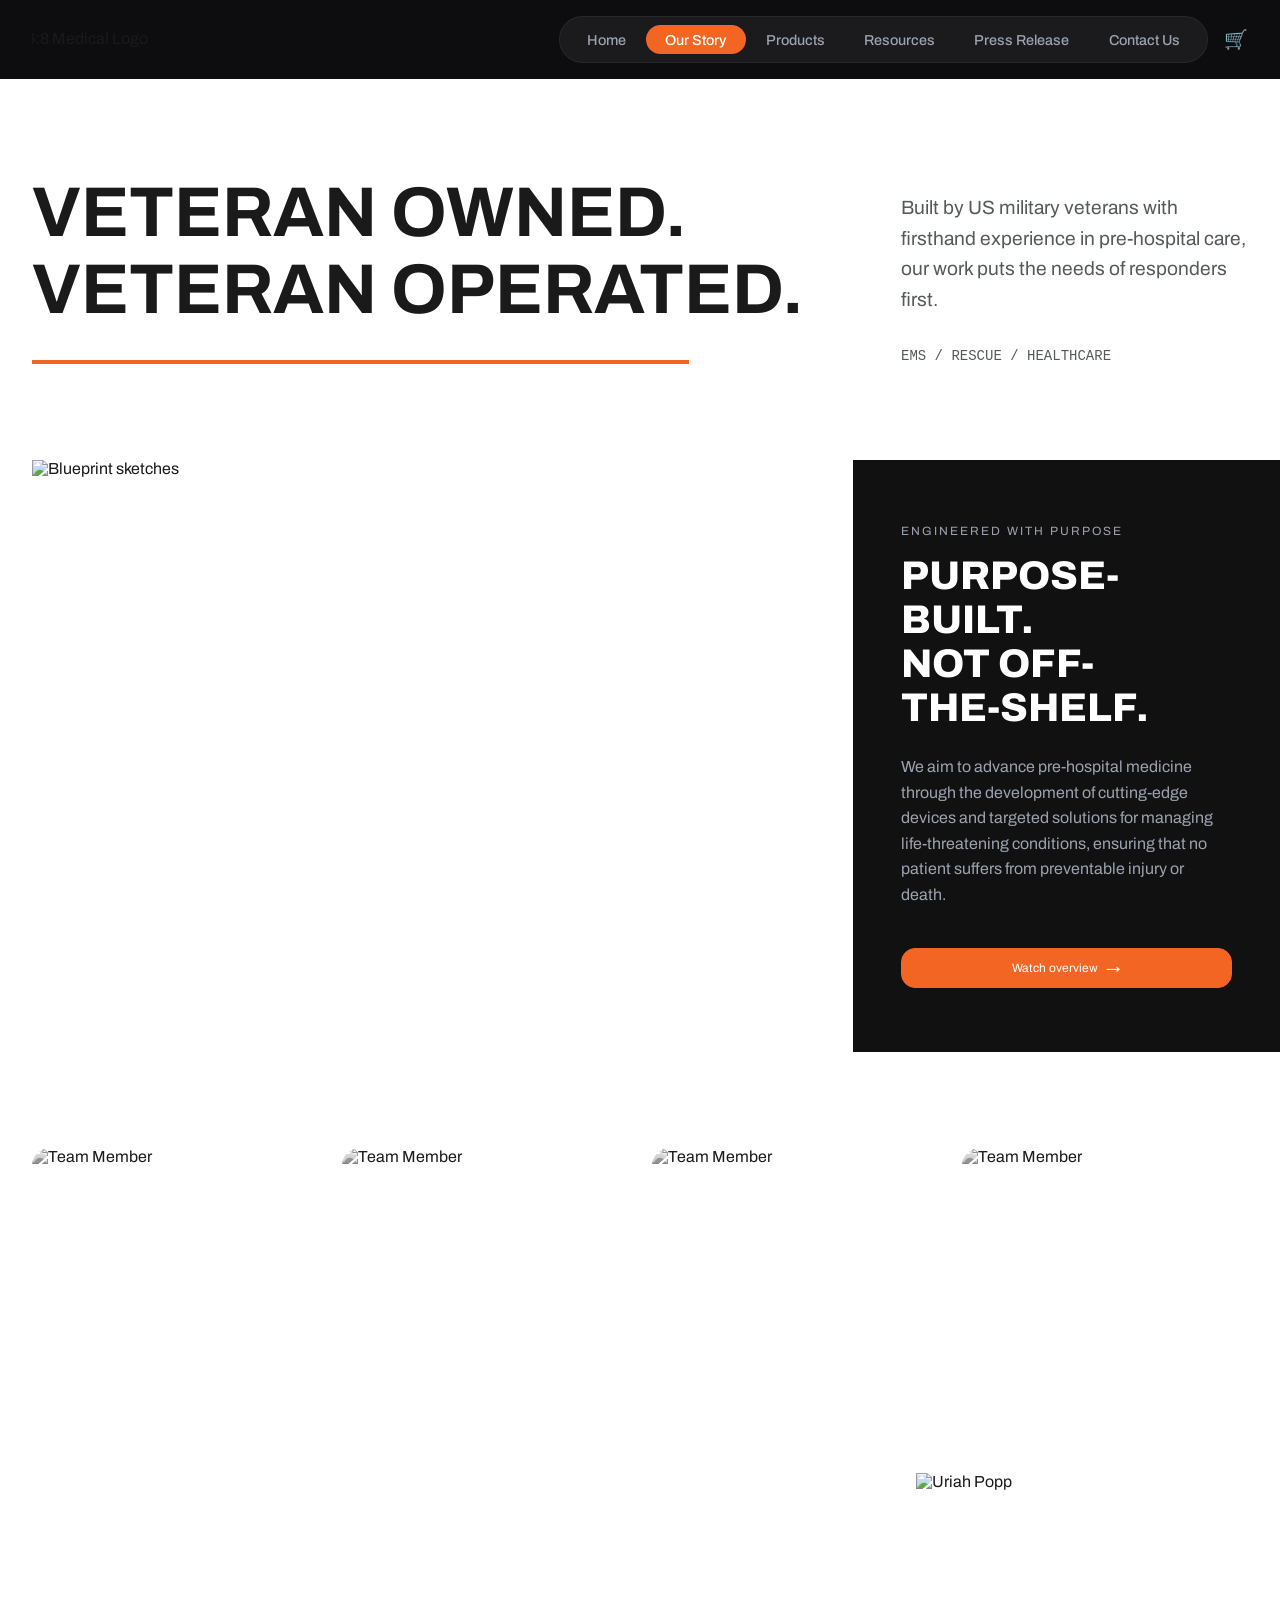
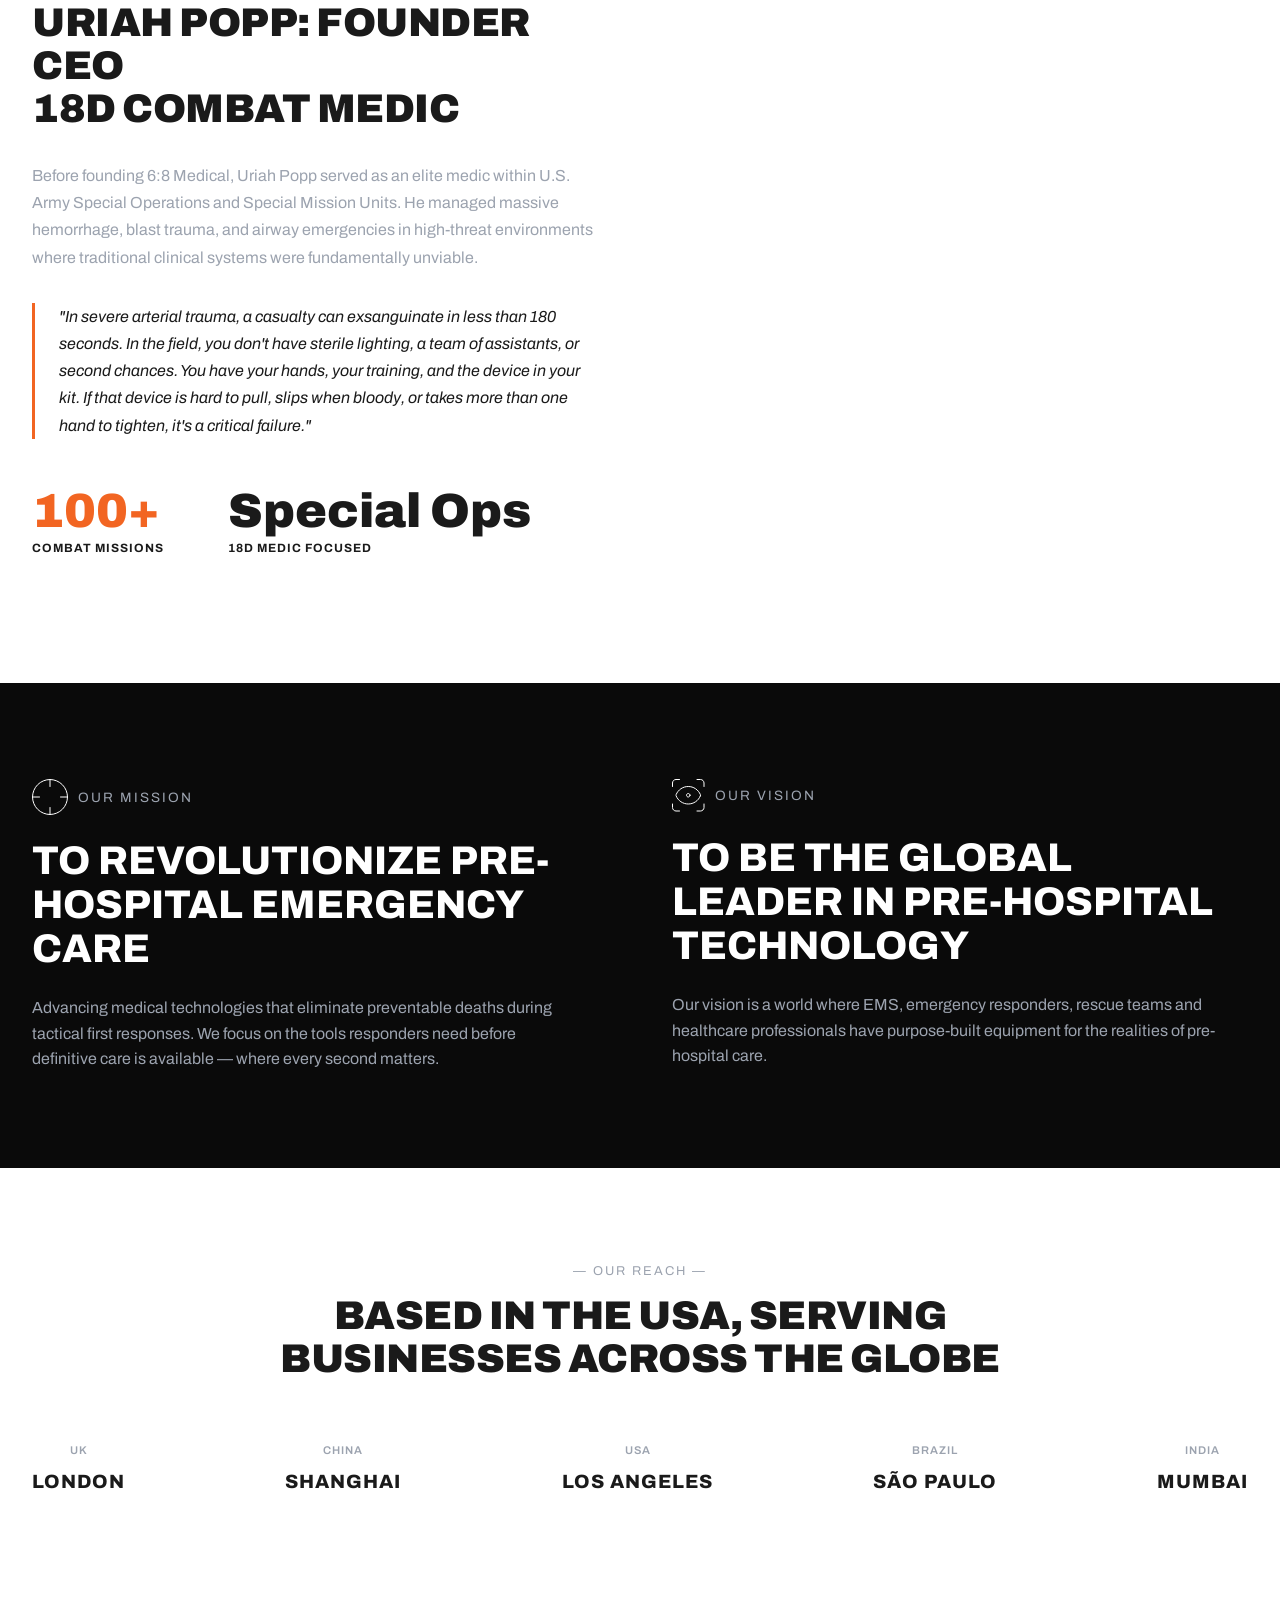
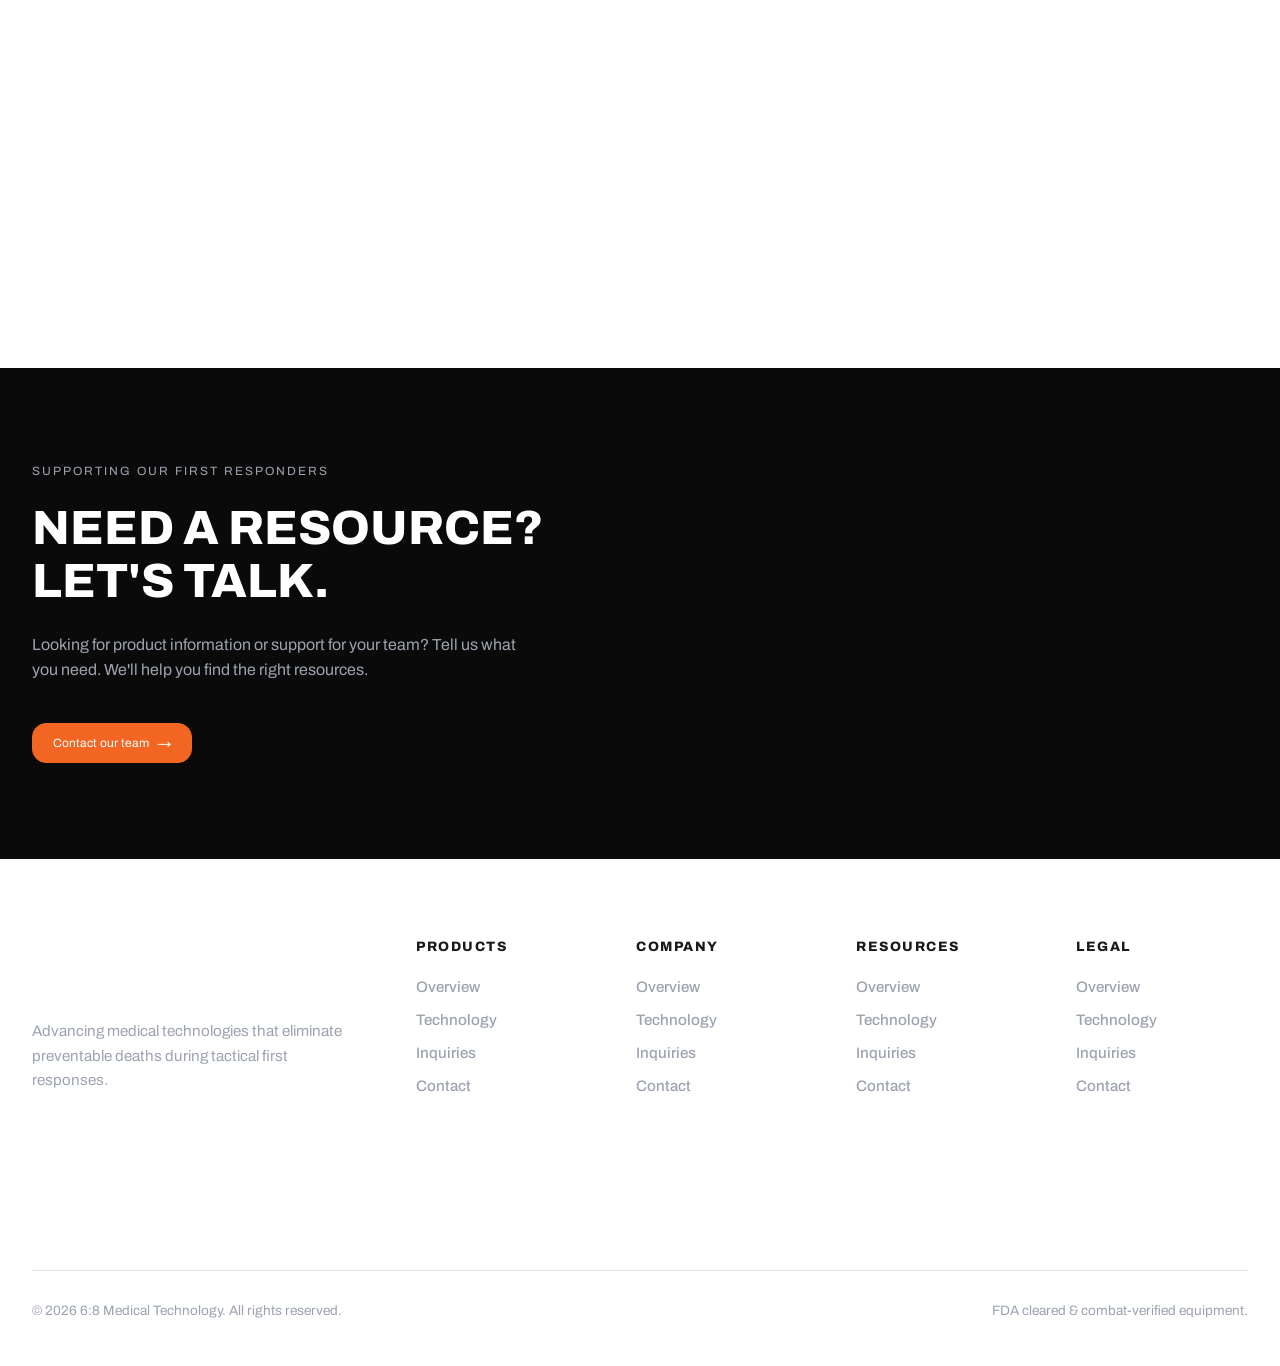
==== about-us.html @ 418a2db8 "separate global styles and scripts;  added about us page" ====
<!DOCTYPE html>
<html lang="en">

<head>
  <meta charset="UTF-8">
  <meta name="viewport" content="width=device-width, initial-scale=1.0">
  <!-- Add Archivo Font -->
  <link rel="preconnect" href="https://fonts.googleapis.com">
  <link rel="preconnect" href="https://fonts.gstatic.com" crossorigin>
  <link href="https://fonts.googleapis.com/css2?family=Archivo:wght@400;500;600;800;900&display=swap" rel="stylesheet">
  <link rel="stylesheet" href="global.css">
  <link rel="stylesheet" href="about-us.css">
  <script src="https://unpkg.com/globe.gl"></script>

  <title>Medical Tech Hero Section</title>
</head>

<body>

  <!-- Navigation -->
  <nav class="navbar">
    <div class="container navbar-container">
      <div class="six8-logo">
        <img
          src="https://res.cloudinary.com/dh7iwoafo/image/upload/v1791162763/c7ddab5935fca52f70c8b4977b5ad6b618267737_uf7tti.png"
          alt="6:8 Medical Logo">
      </div>
      <ul class="nav-links">
        <li><a href="/">Home</a></li>
        <li><a href="/about-us.html" class="active">Our Story</a></li>
        <li><a href="#">Products</a></li>
        <li><a href="#">Resources</a></li>
        <li><a href="#">Press Release</a></li>
        <li><a href="#">Contact Us</a></li>
      </ul>
      <div class="nav-actions">
        <div class="cart-icon">🛒</div>
      </div>
    </div>
  </nav>


<main class="about-page">

    <!-- 1. Intro Section -->
    <section class="section section-light about-intro">
      <div class="intro-left six8-animate six8-fade-right">
        <h1 class="six8-text-xl">
          VETERAN OWNED.<br>
          VETERAN OPERATED.
        </h1>
        <div class="about-orange-line"></div>
      </div>
      <div class="intro-right six8-animate six8-fade-left">
        <p class="section-subtitle">
          Built by US military veterans with firsthand experience
          in pre-hospital care, our work puts the needs of responders first.
        </p>
        <p class="font-giest-mono text-muted">
          EMS / RESCUE / HEALTHCARE
        </p>
      </div>
    </section>

    <!-- 2. Blueprints & Purpose Built -->
    <section class="section section-light blueprint-section">
      <div class="blueprint-images six8-animate six8-fade-right">
        <img
          src="https://res.cloudinary.com/dh7iwoafo/image/upload/w_950,h_600,c_fill/v1791722212/47e8ebb0398fe203cdd04d74e6228f250ef753fe_zxv8eq.avif"
          alt="Blueprint sketches">
      </div>
      <div class="blueprint-card six8-animate six8-fade-left">
        <span class="eyebrow">ENGINEERED WITH PURPOSE</span>
        <h2>PURPOSE-BUILT.<br>NOT OFF-<br>THE-SHELF.</h2>
        <p>We aim to advance pre-hospital medicine through the development of cutting-edge devices and targeted
          solutions for managing life-threatening conditions, ensuring that no patient suffers from preventable injury
          or death.</p>
        <a href="#" class="btn btn-primary has-right-arrow-after">Watch overview</a>
      </div>
    </section>

    <!-- 3. Team Grid -->
    <section class="section section-light team-section">
      <div class="container-full team-grid">
        <img
          class="six8-animate six8-fade-up"
          src="https://res.cloudinary.com/dh7iwoafo/image/upload/v1791721439/4ed335e1878e4f6469500ff455989b86c22851a6_mxrzpp.avif"
          alt="Team Member">
        <img
          class="six8-animate six8-fade-up six8-delay-100"
          src="https://res.cloudinary.com/dh7iwoafo/image/upload/v1791721440/87fce26cd080c7132f7df6273d67eafc74f34f99_absoco.avif"
          alt="Team Member">
        <img
          class="six8-animate six8-fade-up six8-delay-200"
          src="https://res.cloudinary.com/dh7iwoafo/image/upload/v1791721440/1018770a4367647c3a777b38f5cea990da81a811_z7qoeo.avif"
          alt="Team Member">
        <img
          class="six8-animate six8-fade-up six8-delay-300"
          src="https://res.cloudinary.com/dh7iwoafo/image/upload/v1791721440/45e0e0314c9d540d216ce2a56c44b6e0521acf9c_yuiaut.avif"
          alt="Team Member">
      </div>
    </section>

    <!-- 4. Founder Section -->
    <section class="section section-light about-founder">
      <div class="container founder-grid">
        <div class="founder-content six8-animate six8-fade-right">
          <h2 class="section-title">
            URIAH POPP: FOUNDER CEO<br>
            18D COMBAT MEDIC
          </h2>
          <p>
            Before founding 6:8 Medical, Uriah Popp served as an elite medic within U.S. Army Special Operations and
            Special Mission Units. He managed massive hemorrhage, blast trauma, and airway emergencies in high-threat
            environments where traditional clinical systems were fundamentally unviable.
          </p>
          <p class="quote">
            "In severe arterial trauma, a casualty can exsanguinate in less than 180 seconds. In the field, you don't
            have sterile lighting, a team of assistants, or second chances. You have your hands, your training, and the
            device in your kit. If that device is hard to pull, slips when bloody, or takes more than one hand to
            tighten, it's a critical failure."
          </p>
          <div class="founder-stats">
            <div class="stat">
              <h3 class="text-primary">100+</h3>
              <span>COMBAT MISSIONS</span>
            </div>
            <div class="stat">
              <h3>Special Ops</h3>
              <span>18D MEDIC FOCUSED</span>
            </div>
          </div>
        </div>
        <div class="founder-image six8-animate six8-fade-left">
          <img
            src="https://res.cloudinary.com/dh7iwoafo/image/upload/q_auto,f_auto,w_1200/v1791720731/uriah_1_rlg1lt.avif"
            alt="Uriah Popp">
        </div>
      </div>
    </section>

    <!-- 5. Mission & Vision -->
    <section class="section section-dark mission-vision-section">
      <div class="container mission-vision-grid">
        <div class="mv-block six8-animate six8-fade-up">
          <div class="mv-header">
            <svg class="icon" width="36" height="36" viewBox="0 0 36 36" fill="none" xmlns="http://www.w3.org/2000/svg">
              <path d="M35.5028 18.0014C35.5028 27.6672 27.6672 35.5028 18.0014 35.5028M35.5028 18.0014C35.5028 8.33564 27.6672 0.5 18.0014 0.5M35.5028 18.0014H28.5022M18.0014 35.5028C8.33564 35.5028 0.5 27.6672 0.5 18.0014M18.0014 35.5028V28.5022M18.0014 0.5C8.33564 0.5 0.5 8.33564 0.5 18.0014M18.0014 0.5V7.50056M0.5 18.0014H7.50056" stroke="white" stroke-linecap="round" />
            </svg>
            <span>OUR MISSION</span>
          </div>
          <h2>TO REVOLUTIONIZE PRE-HOSPITAL EMERGENCY CARE</h2>
          <p>Advancing medical technologies that eliminate preventable deaths during tactical first responses. We focus
            on the tools responders need before definitive care is available — where every second matters.</p>
        </div>
        <div class="mv-block six8-animate six8-fade-up six8-delay-100">
          <div class="mv-header">
            <svg class="icon" width="33" height="33" viewBox="0 0 33 33" fill="none" xmlns="http://www.w3.org/2000/svg">
              <path d="M0.5 7.5V4C0.5 3.07174 0.868749 2.1815 1.52513 1.52513C2.1815 0.868749 3.07174 0.5 4 0.5H7.5M25 0.5H28.5C29.4283 0.5 30.3185 0.868749 30.9749 1.52513C31.6313 2.1815 32 3.07174 32 4V7.5M32 25V28.5C32 29.4283 31.6313 30.3185 30.9749 30.9749C30.3185 31.6313 29.4283 32 28.5 32H25M7.5 32H4C3.07174 32 2.1815 31.6313 1.52513 30.9749C0.868749 30.3185 0.5 29.4283 0.5 28.5V25M18 16.25C18 17.2165 17.2165 18 16.25 18C15.2835 18 14.5 17.2165 14.5 16.25C14.5 15.2835 15.2835 14.5 16.25 14.5C17.2165 14.5 18 15.2835 18 16.25ZM28.402 16.8275C28.5327 16.4536 28.5327 16.0465 28.402 15.6726C27.4168 13.2583 25.7347 11.1922 23.5704 9.73789C21.4061 8.28354 18.8576 7.50684 16.25 7.50684C13.6425 7.50684 11.094 8.28354 8.92969 9.73789C6.76537 11.1922 5.0833 13.2583 4.09803 15.6726C3.96732 16.0465 3.96732 16.4536 4.09803 16.8275C5.0833 19.2418 6.76537 21.3079 8.92969 22.7622C11.094 24.2166 13.6425 24.9933 16.25 24.9933C18.8576 24.9933 21.4061 24.2166 23.5704 22.7622C25.7347 21.3079 27.4168 19.2418 28.402 16.8275Z" stroke="white" stroke-linecap="round" />
            </svg>
            <span>OUR VISION</span>
          </div>
          <h2>TO BE THE GLOBAL LEADER IN PRE-HOSPITAL TECHNOLOGY</h2>
          <p>Our vision is a world where EMS, emergency responders, rescue teams and healthcare professionals have
            purpose-built equipment for the realities of pre-hospital care.</p>
        </div>
      </div>
    </section>

    <!-- 6. Global Reach & Globe -->
    <section class="section section-light reach-section">
      <div class="container">
        <span class="eyebrow text-center six8-animate six8-fade-up">— OUR REACH —</span>
        <h2 class="section-title text-center six8-animate six8-fade-up six8-delay-100">Based in the USA, Serving<br>Businesses Across the Globe</h2>

        <div class="locations-grid">
          <div class="loc six8-animate six8-fade-up six8-delay-100" data-lat="51.5074" data-lng="-0.1278"><span>UK</span><span>LONDON</span></div>
          <div class="loc six8-animate six8-fade-up six8-delay-200" data-lat="31.2304" data-lng="121.4737"><span>CHINA</span><span>SHANGHAI</span></div>
          <div class="loc six8-animate six8-fade-up six8-delay-300" data-lat="34.0522" data-lng="-118.2437"><span>USA</span><span>LOS ANGELES</span></div>
          <div class="loc six8-animate six8-fade-up six8-delay-400" data-lat="-23.5505" data-lng="-46.6333"><span>BRAZIL</span><span>SÃO PAULO</span></div>
          <div class="loc six8-animate six8-fade-up six8-delay-500" data-lat="19.0760" data-lng="72.8777"><span>INDIA</span><span>MUMBAI</span></div>
        </div>
      </div>

      <!-- Globe Container -->
      <div id="globe-container" class="six8-animate six8-fade-in six8-delay-300"></div>
    </section>

    <!-- 7. Split CTA -->
    <section class="cta-split section-dark">
      <div class="cta-content six8-animate six8-fade-right">
        <span class="eyebrow">SUPPORTING OUR FIRST RESPONDERS</span>
        <h2>NEED A RESOURCE?<br>LET'S TALK.</h2>
        <p>Looking for product information or support for your team? Tell us what you need. We'll help you find the
          right resources.</p>
        <a href="/contact-us/" class="btn btn-primary has-right-arrow-after" style="width: fit-content;">Contact our
          team</a>
      </div>
      <div class="cta-image six8-animate six8-fade-left">
      </div>
    </section>

  </main>


  <footer class="site-footer bg-light">
    <div class="container">

      <div class="footer-top">
        <!-- Brand / Logo Section -->
        <div class="footer-brand">
          <!-- Make sure to point this to the specific logo version used in the image -->
          <div class="six8-logo dark">
            <img
              src="https://res.cloudinary.com/dh7iwoafo/image/upload/v1791162763/c7ddab5935fca52f70c8b4977b5ad6b618267737_uf7tti.png"
              alt="6:8 Medical Logo">
          </div>
          <p>Advancing medical technologies that eliminate preventable deaths during tactical first responses.</p>
        </div>

        <!-- Links Grid -->
        <div class="footer-links-grid">

          <!-- Column 1 -->
          <div class="footer-link-col">
            <h4>PRODUCTS</h4>
            <ul>
              <li><a href="#">Overview</a></li>
              <li><a href="#">Technology</a></li>
              <li><a href="#">Inquiries</a></li>
              <li><a href="#">Contact</a></li>
            </ul>
          </div>

          <!-- Column 2 -->
          <div class="footer-link-col">
            <h4>COMPANY</h4>
            <ul>
              <li><a href="#">Overview</a></li>
              <li><a href="#">Technology</a></li>
              <li><a href="#">Inquiries</a></li>
              <li><a href="#">Contact</a></li>
            </ul>
          </div>

          <!-- Column 3 -->
          <div class="footer-link-col">
            <h4>RESOURCES</h4>
            <ul>
              <li><a href="#">Overview</a></li>
              <li><a href="#">Technology</a></li>
              <li><a href="#">Inquiries</a></li>
              <li><a href="#">Contact</a></li>
            </ul>
          </div>

          <!-- Column 4 -->
          <div class="footer-link-col">
            <h4>LEGAL</h4>
            <ul>
              <li><a href="#">Overview</a></li>
              <li><a href="#">Technology</a></li>
              <li><a href="#">Inquiries</a></li>
              <li><a href="#">Contact</a></li>
            </ul>
          </div>

        </div>
      </div>

      <!-- Footer Bottom (Copyright & Legal) -->
      <div class="footer-bottom">
        <p>&copy; 2026 6:8 Medical Technology. All rights reserved.</p>
        <p>FDA cleared &amp; combat-verified equipment.</p>
      </div>

    </div>
  </footer>

  <script src="global-script.js"></script>
  <script src="about-us-script.js"></script>
</body>
---- global.css ----
:root {
    --primary: #f26522;
    --bg-dark: #0a0a0a;
    --text-main: #ffffff;
    --text-muted: #9CA3AF;
    --border-color: #333333;
    --rounded: 12px;
    --content-width: 1440px;
    --text-neutral: #55595d;

    /* Light Mode Variables */
    --bg-light: #ffffff;
    --bg-light-alt: #f9f9f9;
    /* --text-dark: #1a1a1a; */
    --text-dark: #1a1a1a;
    --border-light: #e0e0e0;
}

* {
    box-sizing: border-box;
    margin: 0;
    padding: 0;
    -webkit-font-smoothing: antialiased;
}

body {
    font-family: 'Archivo', sans-serif;
    /* background-color: var(--bg-dark); */
    color: var(--text-dark);
    overflow-x: hidden;
}

main {
    padding-top: 78px;
}

.font-giest-mono {
    font-family: 'Giest Mono', monospace;
}

.text-muted {
    color: var(--text-muted);
}
.six8-text-xl {
    font-size: clamp(3.5rem, 5.5vw, 5rem);
}

.six8-logo.dark {
    filter: invert(1) hue-rotate(180deg) brightness(1.2) contrast(1.2);
}

.six8-logo {
    position: relative;
    width: 200px;
    aspect-ratio: 17 / 4;
    overflow: hidden;
}

.six8-logo img {
    position: absolute;
    width: 214%;
    max-width: none;
    height: auto;
    left: 9.5%;
    top: 46%;
    transform: translate(-9.5%, -46%);
}

.hemguard-logo {
    position: relative;
    width: 100%;
    aspect-ratio: 17 / 3.5;
    overflow: hidden;
}

.hemguard-logo img {
    position: absolute;
    width: 214%;
    max-width: none;
    height: auto;
    left: 9.5%;
    top: 74%;
    transform: translate(-9.5%, -74%);
}

.bg-light-alt {
    background-color: var(--bg-light-alt);
}

.text-primary {
    color: var(--primary) !important;
}

.has-play-icon-before::before {
    content: "▶";
    margin-right: 0.5rem;
    font-size: 80%;
}
.has-play-icon-after::after {
    content: "▶";
    margin-left: 0.5rem;
    font-size: 80%;
}

.has-right-arrow-after::after {
    content: "→";
    margin-left: 0.5rem;
    font-size: 120%;
}



/* --- Global Containers --- */
.container {
    max-width: var(--content-width);
    margin: 0 auto;
    width: 100%;
    padding: 0 2rem;
}

.container-full {
    width: 100%;
    margin: 0 auto;
    padding: 0 2rem;
}

/* --- Navigation --- */
.navbar {
    position: absolute;
    z-index: 9999;
    width: 100%;
    background: #0d0d0f;
    /* background: #000a; */
    /* backdrop-filter: blur(10px); */
    padding: 1rem 0;
}

.navbar-container {
    display: flex;
    justify-content: space-between;
    align-items: center;
}

.logo img {
    max-height: 50px;
    width: auto;
    display: block;
}

.nav-links {
    display: flex;
    list-style: none;
    gap: 1px;
    align-items: center;
    background: #ddd1;
    padding: .5rem;
    border-radius: 50em;
    border: solid 1px #ddd1;
    margin-left: auto;
    margin-right: 1rem;
}

.nav-links a {
    display: block;
    color: var(--text-muted);
    text-decoration: none;
    font-size: 0.9rem;
    font-weight: 500;
    transition: color 0.2s ease;
    padding: 0.4rem 1.2rem;
    border-radius: 20px;
}

.nav-links a:hover {
    color: var(--text-main);
}

.nav-links a.active {
    background-color: var(--primary);
    color: var(--text-main);
    
}

.nav-actions {
    display: flex;
    align-items: center;
    gap: 1.5rem;
}

/* --- Buttons --- */
.btn {
    display: inline-flex;
    align-items: center;
    justify-content: center;
    min-height: 34px;
    padding: 12px 20px;
    border-radius: 14px;
    font-size: 12px;
    font-weight: 400;
    line-height: 1;
    text-decoration: none;
    transition: transform 0.25s ease, background-color 0.25s ease, color 0.25s ease, border-color 0.25s ease;
}

.btn-outline {
    border: 1px solid var(--text-main);
    color: var(--text-main);
    background: transparent;
}

.btn-outline:hover {
    background: var(--text-main);
    color: var(--bg-dark);
}

.btn-primary {
    background: var(--primary);
    color: white;
    border: 1px solid var(--primary);
}

.btn-primary:hover {
    background: transparent;
    color: var(--primary);
}

.btn-outline-dark {
    background: rgba(26, 26, 31, 1);
    color: white;
    border: 1px solid #fff2;

}


/* =========================================================
   BUTTONS
   ========================================================= */

.btn-group {
    display: flex;

    align-items: center;

    gap: 10px;
}


.btn:hover {
    transform: translateY(-2px);
}


/* Orange button */

.btn-primary {
    background: var(--primary);

    border: 1px solid var(--primary);

    color: #fff;
}


.btn-primary:hover {
    background: #ff762b;

    border-color: #ff762b;

    color: #fff;
}


/* Dark button from reference */

.btn-dark-outline {
    background: #111318;

    border: 1px solid #111318;

    color: #fff;
}


.btn-dark-outline:hover {
    background: #25272c;

    border-color: #25272c;

    color: #fff;
}


.cart-icon {
    cursor: pointer;
    font-size: 1.2rem;
}

.slide {
    position: absolute;
    inset: 0;
    width: 100%;
    height: 100%;

    opacity: 0;
    visibility: hidden;

    transition:
        opacity 0.7s ease,
        visibility 0.7s ease;

    overflow: hidden;
    padding-top: 100px
}


.bg-media {
    position: absolute;
    inset: 0;

    width: 100%;
    height: 100%;

    object-fit: cover;

    z-index: -3;
}


/* ---------------------------------------------------------
   VIDEO OVERLAY
   --------------------------------------------------------- */

.video-overlay {
    position: absolute;
    inset: 0;

    width: 100%;
    height: 100%;

    background:
        linear-gradient(
            90deg,
            rgba(0, 0, 0, 0.55) 0%,
            rgba(0, 0, 0, 0.28) 45%,
            rgba(0, 0, 0, 0.38) 100%
        );

    z-index: -2;

    pointer-events: none;
}


/* Slight darkening at the bottom */
.slide::after {
    content: "";

    position: absolute;
    left: 0;
    right: 0;
    bottom: 0;

    height: 180px;

    background: linear-gradient(to top,
            rgba(0, 0, 0, 0.22),
            transparent);

    pointer-events: none;
    z-index: -1;
}


.bg-media {
    position: absolute;
    inset: 0;

    width: 100%;
    height: 100%;

    object-fit: cover;

    z-index: -3;
}


/* --- General Sections --- */
.section {
    padding: 6rem 0;
}

.section-light {
    background-color: var(--bg-light);
    color: var(--text-dark);
}

.section-light-alt {
    background-color: var(--bg-light-alt);
    color: var(--text-dark);
}

.section-dark {
    background-color: var(--bg-dark);
    color: var(--text-main);
}

.section-title {
    font-size: 2.5rem;
    font-weight: 900;
    text-transform: uppercase;
    margin-bottom: 1rem;
    letter-spacing: -0.5px;
    color: inherit;
}

.section-subtitle {
    font-size: 1rem;
    color: var(--text-muted);
    max-width: 700px;
    line-height: 1.6;
    margin-bottom: 3rem;
}

/* =========================================================
   CAROUSEL (SLIDE ANIMATION)
   ========================================================= */

.six8-carousel {
    position: relative;
    margin-top: 1.5rem;
}

.six8-carousel-track {
    display: flex;
    transition: transform 0.6s cubic-bezier(0.25, 1, 0.5, 1);
    will-change: transform;
}

.six8-carousel-slide {
    flex: 0 0 100%;
    width: 100%;
}

.six8-carousel-controls {
    display: flex;
    gap: 12px;
    margin-top: 2rem;
}

.six8-carousel-controls[data-position="center"] {
    justify-content: center;
}

.six8-btn-prev,
.six8-btn-next {
    background: transparent;
    border: 1px solid rgba(255, 255, 255, 0.3);
    border-radius: 50%;
    width: 45px;
    height: 45px;
    display: flex;
    align-items: center;
    justify-content: center;
    color: white;
    cursor: pointer;
    transition: all 0.3s ease;
}

.six8-btn-prev:hover,
.six8-btn-next:hover {
    background: var(--primary);
    border-color: var(--primary);
    transform: scale(1.05);
}

.six8-btn-prev:active,
.six8-btn-next:active {
    transform: scale(0.95);
}


/* =========================================================
   ENTRANCE ANIMATIONS (NAMESPACED FOR WORDPRESS)
   ========================================================= */

/* Base hidden state */
.six8-animate {
    opacity: 0;
    transition: opacity 0.8s cubic-bezier(0.16, 1, 0.3, 1), transform 0.8s cubic-bezier(0.16, 1, 0.3, 1);
    will-change: opacity, transform;
}

/* Animation directions */
.six8-fade-up {
    transform: translateY(40px);
}

.six8-fade-down {
    transform: translateY(-40px);
}

.six8-fade-left {
    transform: translateX(40px);
}

.six8-fade-right {
    transform: translateX(-40px);
}

.six8-fade-in {
    transform: scale(0.95);
}

/* Active state (triggered by JS) */
.six8-animate.six8-visible {
    opacity: 1;
    transform: translate(0) scale(1);
}

/* Optional Stagger Delays */
.six8-delay-100 {
    transition-delay: 100ms;
}

.six8-delay-200 {
    transition-delay: 200ms;
}

.six8-delay-300 {
    transition-delay: 300ms;
}

.six8-delay-400 {
    transition-delay: 400ms;
}

.six8-delay-500 {
    transition-delay: 500ms;
}

/* Number Counting Animation */
@property --num {
  syntax: "<integer>";
  initial-value: 0;
  inherits: false;
}

@keyframes countUp {
  from { --num: var(--from, 0); }
  to { --num: var(--to, 100); }
}

.animation-count {
  position: relative;
  counter-reset: count var(--num);
}

.animation-count span { visibility: hidden; }

.six8-visible.animation-count {
  animation: countUp 3s cubic-bezier(0.1, 0.9, 0.2, 1) forwards;
}

.animation-count::after {
  content: counter(count) attr(data-suffix);
  position: absolute;
  left: 0;
  top: 0;
}

.animation-count.format-timer::after {
  content: "00:00:" counter(count, decimal-leading-zero);
}

@keyframes six8-pulse-breathe {
  0%, 100% {
    transform: scale(1);
    box-shadow: 0 0 0 1px rgba(255, 255, 255, 0.35);
  }
  50% {
    transform: scale(1.15);
    box-shadow: 0 0 12px 2px rgba(255, 255, 255, 0.6);
  }
}

@keyframes six8-radar-ripple {
  0% {
    transform: scale(1);
    opacity: 0.8;
  }
  50% {
    opacity: 0.4;
  }
  100% {
    transform: scale(2.8);
    opacity: 0;
  }
}


/* =========================================================
   FOOTER SECTION
   ========================================================= */

.site-footer {
    background-color: #ffffff; /* Explicitly white based on the design */
    padding: 5rem 0 3rem;
    color: var(--text-dark);
}

.site-footer  .six8-logo {
    width: min(300px, 100%);
    margin-bottom: 10px;
}

.site-footer .six8-logo img {
    left: 8.5%;
}

.footer-top {
    display: flex;
    justify-content: space-between;
    align-items: flex-start;
    gap: 4rem;
    margin-bottom: 10rem;
}

/* Brand Section (Left side) */
.footer-brand {
    max-width: 320px;
}

.footer-logo {
    width: 220px;
    height: auto;
    margin-bottom: 1.5rem;
    display: block;
}

.footer-brand p {
    color: var(--text-muted);
    font-size: 0.95rem;
    line-height: 1.6;
    margin: 0;
}

/* Links Grid (Right side) */
.footer-links-grid {
    display: grid;
    grid-template-columns: repeat(4, 1fr);
    gap: 3rem;
    flex: 1;
}

.footer-link-col h4 {
    font-size: 0.85rem;
    font-weight: 800;
    letter-spacing: 1.5px;
    color: var(--text-dark);
    margin-bottom: 1.5rem;
}

.footer-link-col ul {
    list-style: none;
    padding: 0;
    margin: 0;
}

.footer-link-col li {
    margin-bottom: 1rem;
}

.footer-link-col a {
    color: var(--text-muted);
    text-decoration: none;
    font-size: 0.95rem;
    font-weight: 500;
    transition: color 0.25s ease;
}

.footer-link-col a:hover {
    color: var(--primary);
}

/* Footer Bottom (Copyright & Legal) */
.footer-bottom {
    display: flex;
    justify-content: space-between;
    align-items: center;
    border-top: 1px solid var(--border-light);
    padding-top: 2rem;
}

.footer-bottom p {
    color: var(--text-muted);
    font-size: 0.85rem;
    margin: 0;
}

/* =========================================================
   FOOTER RESPONSIVE DESIGN
   ========================================================= */

@media (max-width: 1024px) {
    .footer-top {
        flex-direction: column;
        gap: 3rem;
    }
    
    .footer-brand {
        max-width: 100%;
    }
    
    .footer-links-grid {
        width: 100%;
        grid-template-columns: repeat(4, 1fr);
        gap: 2rem;
    }
}

@media (max-width: 768px) {
    .footer-links-grid {
        grid-template-columns: repeat(2, 1fr);
        gap: 2.5rem;
    }
    
    .footer-bottom {
        flex-direction: column;
        text-align: center;
        gap: 1rem;
    }
}

@media (max-width: 480px) {
    .footer-links-grid {
        grid-template-columns: 1fr;
    }
}
---- about-us.css ----
/* =========================================================
   ABOUT US PAGE CSS
   ========================================================= */

/* --- 1. Intro Section --- */
.about-intro {
    display: grid;
    grid-template-columns: 2fr 1fr;
    gap: 0;
    align-items: end;
    padding-bottom: 0;
}

.intro-right {
    padding: 0 3rem;
}

.about-orange-line {
    height: 4px;
    width: 100%;
    max-width: 80%;
    background: var(--primary);
    margin-top: 2rem;
}

.about-intro p.font-giest-mono.text-muted {
    margin-top: 2rem;
    color: var(--text-neutral);
    font-size: .875rem;
}

.about-intro .section-subtitle {
    margin: 0;
    font-size: 1.2rem;
    color: var(--text-neutral);
}

/* --- 2. Blueprints --- */
.blueprint-section {
    display: grid;
    grid-template-columns: 2fr 1fr;
    gap: 0;
    align-items: stretch;
}


.blueprint-images img {
    width: 100%;
    height: 100%;
    object-fit: contain;
}

.blueprint-card {
    background-color: #111;
    color: white;
    padding: 4rem 3rem;
    display: flex;
    flex-direction: column;
    justify-content: center;
}

.blueprint-card .eyebrow {
    font-size: 0.75rem;
    letter-spacing: 2px;
    text-transform: uppercase;
    color: var(--text-muted);
    margin-bottom: 1rem;
}

.blueprint-card h2 {
    font-size: 2.5rem;
    font-weight: 800;
    line-height: 1.1;
    margin-bottom: 1.5rem;
}

.blueprint-card p {
    color: var(--text-muted);
    line-height: 1.6;
    margin-bottom: 2.5rem;
}

.blueprint-images,
.about-intro .intro-left {
    padding-left: max((calc((100vw - var(--content-width)) / 3) + 2rem), 2rem);
}
.blueprint-images,
.about-intro .intro-right {
    padding-right: max((calc((100vw - var(--content-width)) / 3) + 2rem), 2rem);
}

/* --- 3. Team Grid --- */
.team-section {
    padding-top: 0;
}

.team-grid {
    display: grid;
    grid-template-columns: repeat(4, 1fr);
    gap: 1.5rem;
}

.team-grid img {
    width: 100%;
    aspect-ratio: 10 / 8;
    object-fit: cover;
    border-radius: calc(var(--rounded) * 1.5);
    filter: grayscale(100%);
    transition: filter 0.3s ease;
}

.team-grid img:hover {
    filter: grayscale(0%);
}

/* --- 4. Founder Section --- */
section.about-founder {
    padding-block: 0;
}

.founder-grid {
    display: grid;
    grid-template-columns: 1fr 1fr;
    gap: 5rem;
    align-items: center;
}

.founder-content .section-title {
    font-size: 2.5rem;
    margin-bottom: 2rem;
}

.founder-content p {
    color: var(--text-muted);
    line-height: 1.7;
    margin-bottom: 1.5rem;
}

.founder-content .quote {
    font-style: italic;
    color: var(--text-dark);
    border-left: 3px solid var(--primary);
    padding-left: 1.5rem;
    margin: 2rem 0;
}

.founder-stats {
    display: flex;
    gap: 4rem;
    align-items: center;
    margin-top: 3rem;
}

.founder-stats .stat h3 {
    font-size: 3rem;
    font-weight: 900;
    margin-bottom: 0.2rem;
    line-height: 1;
}

.founder-stats .stat h3.black {
    color: var(--text-dark);
}

.founder-stats .stat span {
    font-size: 0.75rem;
    font-weight: 700;
    letter-spacing: 1px;
    text-transform: uppercase;
}

.founder-image {
    display: flex;
    justify-content: center;
    align-items: flex-end;
}

.founder-image img {
    width: auto;
    height: max(90vh, 600px);
    object-fit: contain;
    object-position: bottom;
}

/* --- 5. Mission & Vision --- */
.mission-vision-grid {
    display: grid;
    grid-template-columns: 1fr 1fr;
    gap: 4rem;
}

.mv-block {
    padding-right: 2rem;
}

.mv-header {
    display: flex;
    align-items: center;
    gap: 10px;
    font-size: 0.85rem;
    letter-spacing: 2px;
    text-transform: uppercase;
    color: var(--text-muted);
    margin-bottom: 1.5rem;
}

.mv-block h2 {
    font-size: 2.5rem;
    font-weight: 800;
    margin-bottom: 1.5rem;
    line-height: 1.1;
}

.mv-block p {
    color: var(--text-muted);
    line-height: 1.6;
}

/* --- 6. Global Reach --- */
.reach-section {
    position: relative;
    overflow: hidden;
    padding-bottom: 0;
    height: min(90vh, 800px);
}

.text-center {
    text-align: center;
    display: block;
}

.reach-section .eyebrow {
    font-size: 0.8rem;
    letter-spacing: 2px;
    color: var(--text-muted);
    margin-bottom: 1rem;
}

.locations-grid {
    display: flex;
    justify-content: space-between;
    margin-top: 4rem;
    position: relative;
    z-index: 10;
}

.loc {
    text-align: center;
    font-size: 1.2rem;
    font-weight: 800;
    letter-spacing: 1px;
    display: flex;
    flex-direction:column;
    flex-wrap: nowrap;
    align-items: center;
    gap: 10px;
    transition: all 0.3s ease;
    cursor: pointer;
}
.loc:hover span:last-child {
    text-shadow: 0 0 20px var(--primary);
    color: var(--primary);
}

.loc span:first-child {
    font-size: 0.7rem;
    font-weight: 600;
    color: var(--text-muted);
    margin-bottom: 5px;
    display: block;
}

/* --- 7. Split CTA --- */
.cta-split {
    display: grid;
    grid-template-columns: 3fr 2fr;
    width: 100%;
}


.cta-content {
    background-color: var(--bg-dark);
    color: white;
    padding: 6rem 4rem;
    display: flex;
    flex-direction: column;
    justify-content: center;
}

.cta-split>div:first-child {
    padding-left: max(((calc(100vw - var(--content-width)) / 2) + 2rem), 2rem);
}

.cta-content .eyebrow {
    font-size: 0.75rem;
    letter-spacing: 2px;
    color: var(--text-muted);
    margin-bottom: 1.5rem;
    text-transform: uppercase;
}

.cta-content h2 {
    font-size: 3rem;
    font-weight: 800;
    line-height: 1.1;
    margin-bottom: 1.5rem;
}

.cta-content p {
    color: var(--text-muted);
    line-height: 1.6;
    margin-bottom: 2.5rem;
    max-width: 500px;
}

.cta-image {
    width: 100%;
    height: 100%;
    background: url('https://res.cloudinary.com/dh7iwoafo/image/upload/q_auto,f_auto,w_1200/v1791719951/9e5207f98a332fc868efe513a42fb34aa8779ee2_k5ykbs.avif') center center / cover no-repeat;
}



/* --- Responsive Updates --- */
@media (max-width: 1024px) {

    .about-intro-grid,
    .blueprint-grid,
    .founder-grid,
    .mission-vision-grid {
        grid-template-columns: 1fr;
        gap: 3rem;
    }

    .team-grid {
        grid-template-columns: repeat(2, 1fr);
    }

    .cta-split {
        grid-template-columns: 1fr;
    }

    .cta-content {
        padding: 4rem 2rem;
    }

    .locations-grid {
        flex-wrap: wrap;
        gap: 2rem;
        justify-content: center;
    }
}


/* =========================================================
   GLOBE
   ========================================================= */

#globe-container {
    position: absolute;

    top: 0;
    right: 0;

    height: 150vh;
    transform: translateY(24%);
    z-index: 99;

    cursor: grab;
    
}


#globe-container:active {
    cursor: grabbing;
}


/* =========================================================
   GLOBE MARKERS
   ========================================================= */

.marker-wrapper {
    position: relative;

    cursor: pointer;

    pointer-events: auto;

    z-index: 10;
}


.globe-marker {
    position: absolute;

    top: -8px;
    left: -8px;

    width: 16px;
    height: 16px;

    background: #fff;

    border-radius: 50%;

    box-shadow:
        0 0 15px 5px rgba(255, 255, 255, 0.6);

    transition: all 0.3s ease;
}


.marker-line {
    position: absolute;

    top: 0;
    left: 0;

    width: 35px;
    height: 1px;

    background: rgba(255, 255, 255, 0.5);

    transform: rotate(-45deg);

    transform-origin: left center;
}


.marker-label {
    position: absolute;
    bottom: 24px;
    left: 24px;
    padding: 6px 12px;
    border: 1px solid rgba(255, 255, 255, 0.5);
    border-radius: 4px;
    background: rgba(10, 10, 10, 0.7);
    backdrop-filter: blur(4px);
    color: #fff;
    font-size: 11px;
    white-space: nowrap;
    text-transform: uppercase;
    letter-spacing: 1px;
}


.marker-wrapper:hover {
    z-index: 20;
}


.marker-wrapper:hover .globe-marker {
    background: var(--primary);
    box-shadow:
        0 0 20px 8px rgba(242, 101, 34, 0.8);
    transform: scale(1.2);
}


.marker-wrapper:hover .marker-line {
    background: var(--primary);
}


.marker-wrapper:hover .marker-label {
    border-color: var(--primary);
    color: var(--primary);
    background: rgba(10, 10, 10, 0.95);
    transform: translateY(-2px);
}
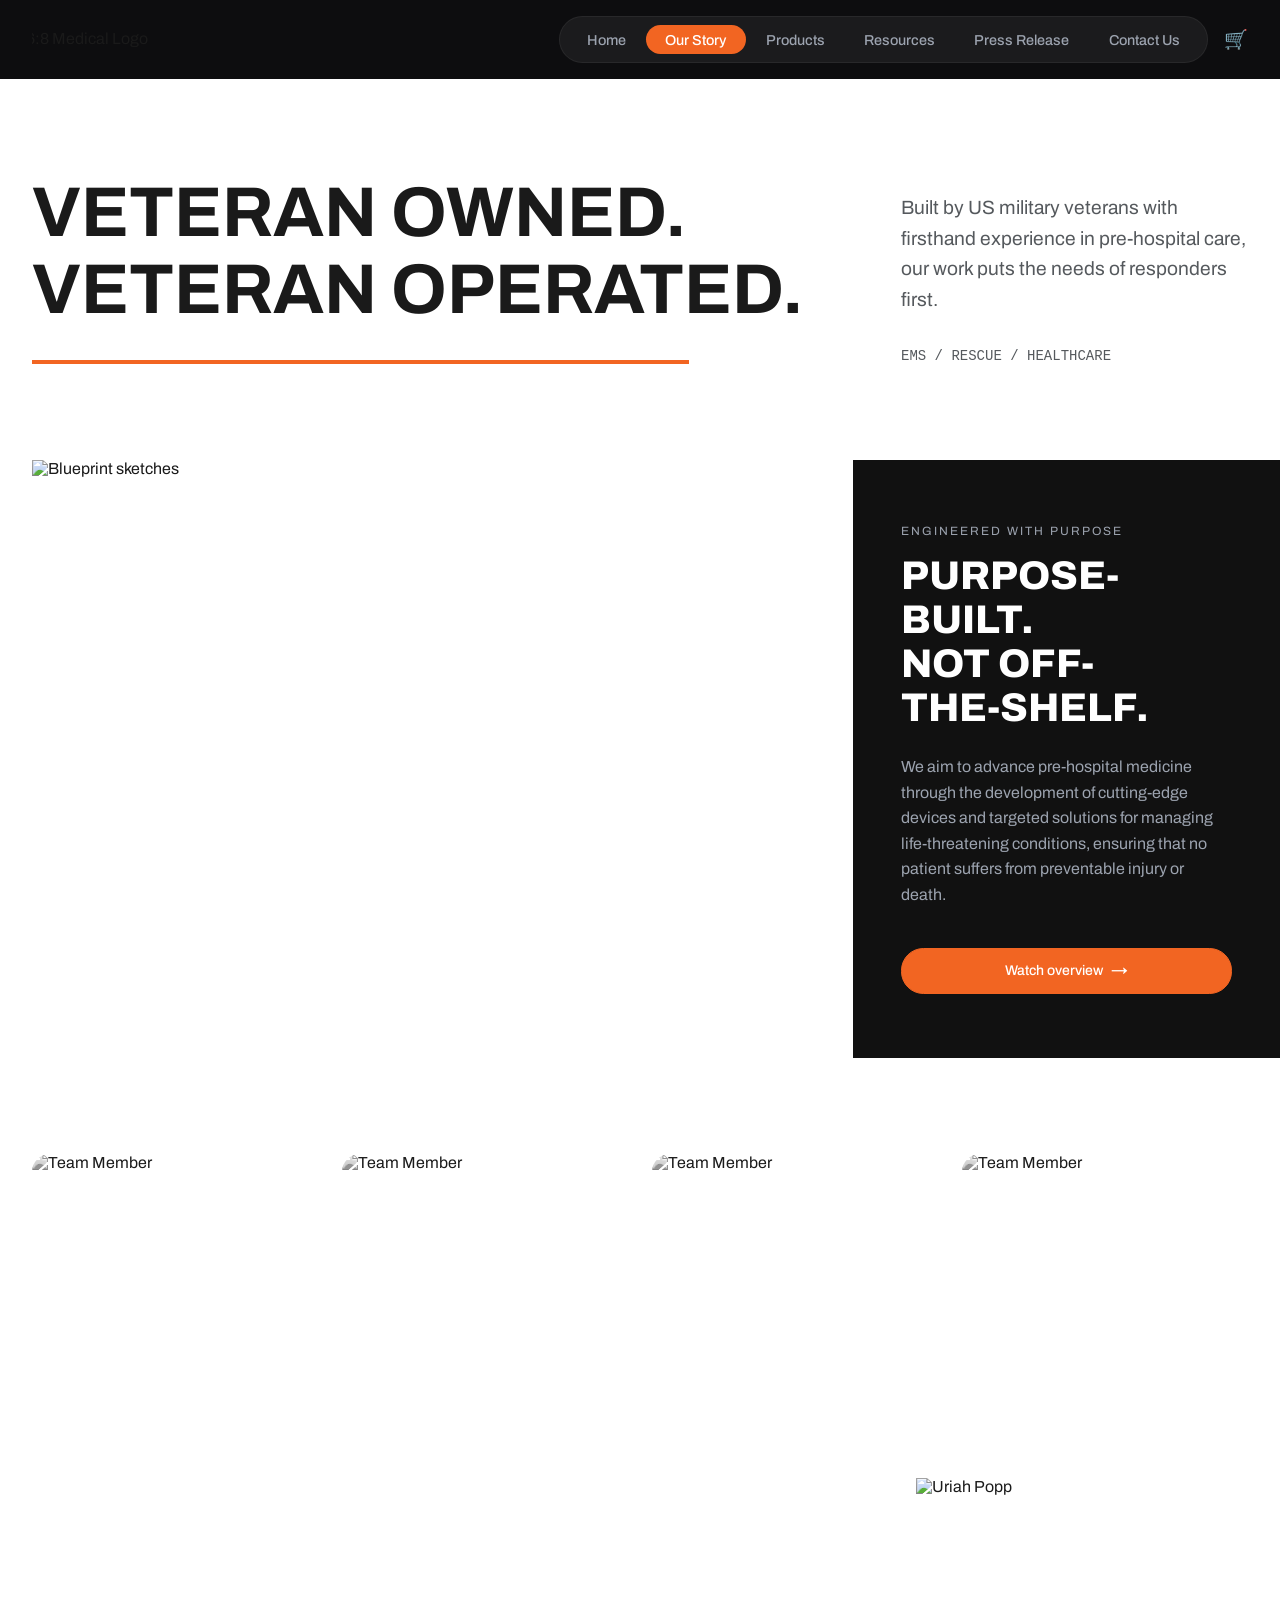
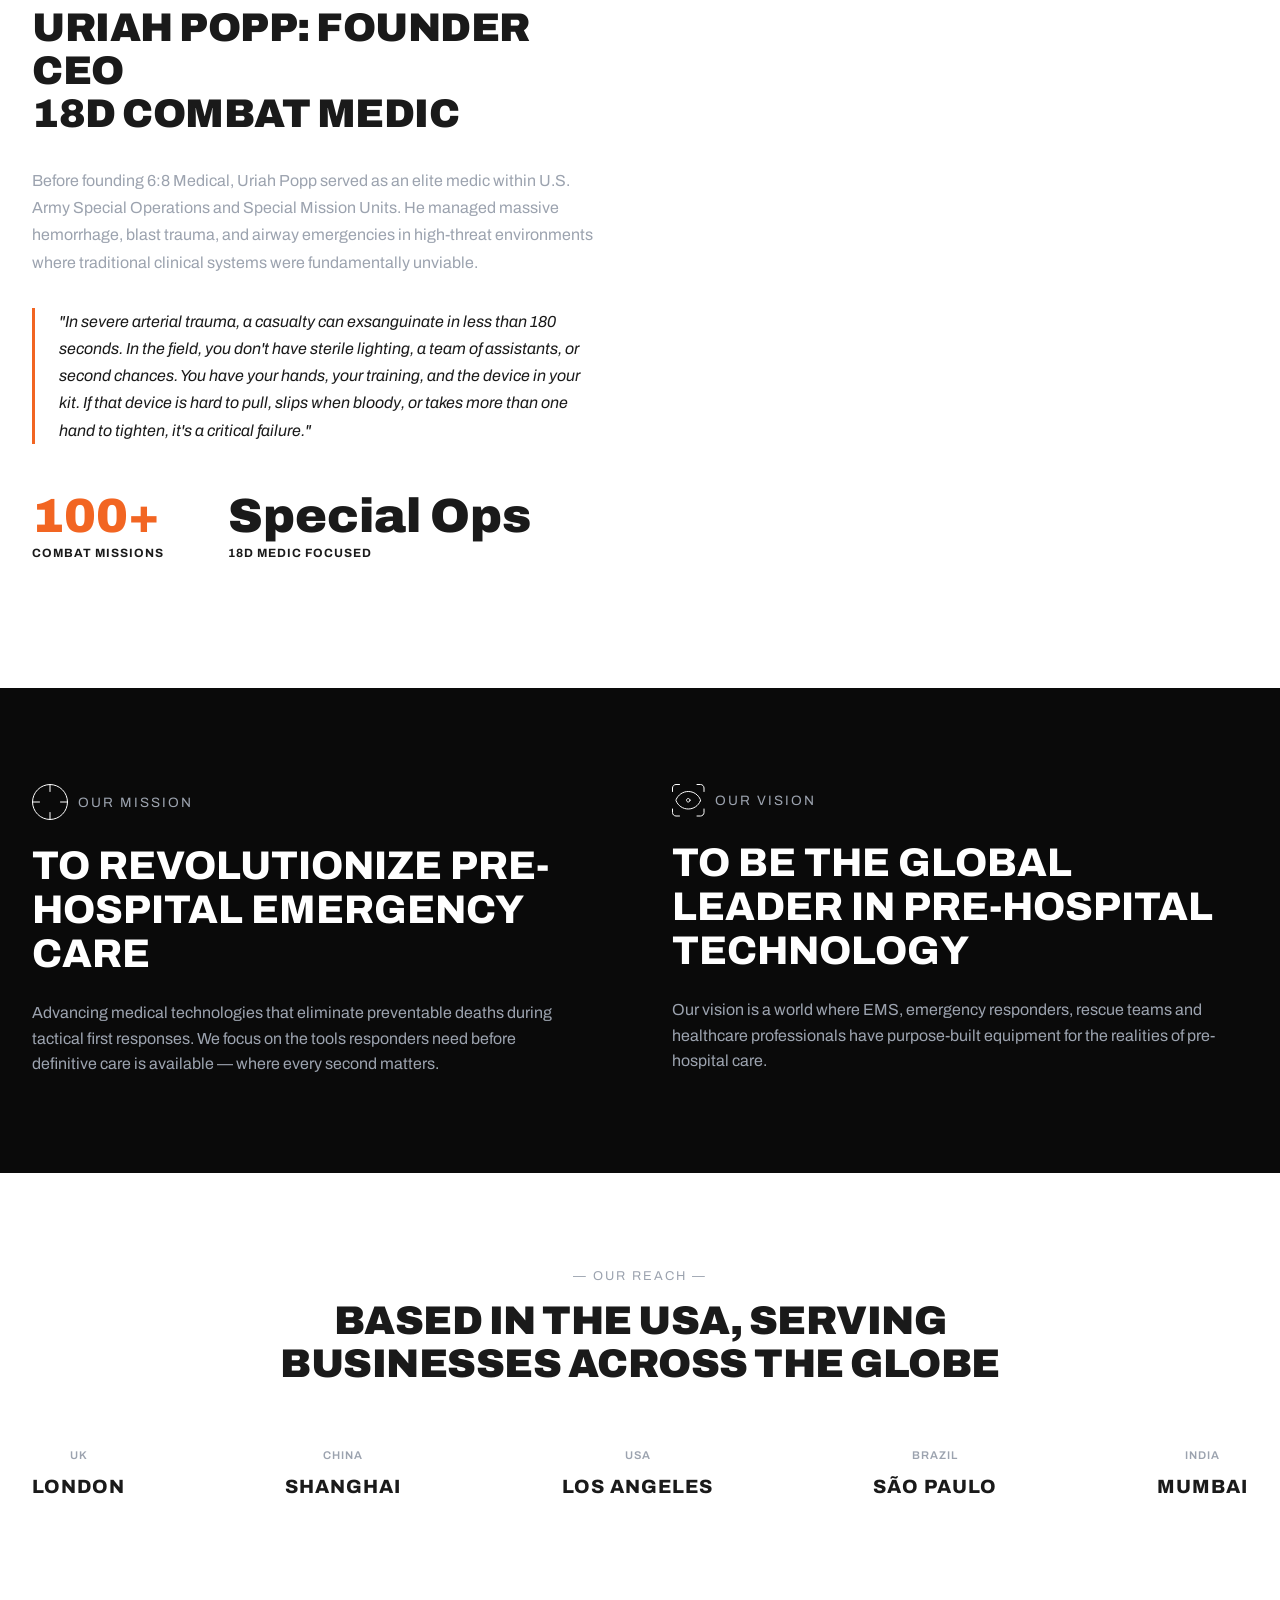
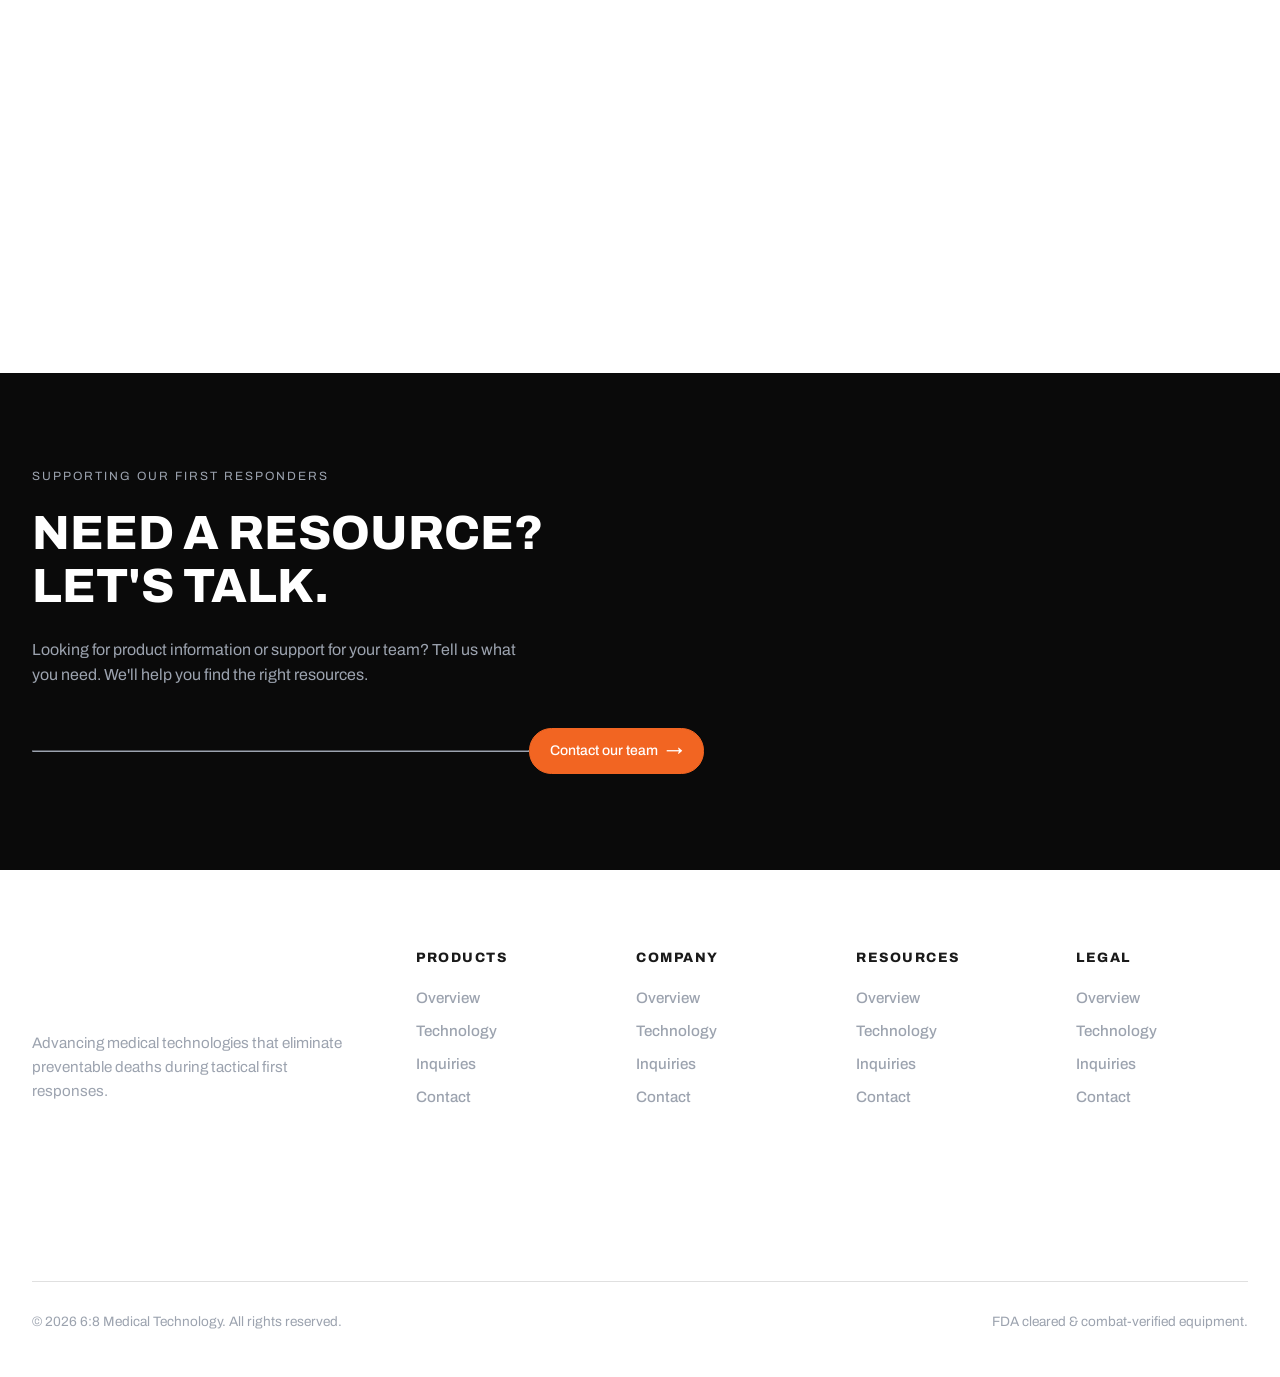
==== commit 5536b0e6: "group styles and scripts independently; added contact page" ====
--- a/about-us.html
+++ b/about-us.html
@@ -8,8 +8,9 @@
   <link rel="preconnect" href="https://fonts.googleapis.com">
   <link rel="preconnect" href="https://fonts.gstatic.com" crossorigin>
   <link href="https://fonts.googleapis.com/css2?family=Archivo:wght@400;500;600;800;900&display=swap" rel="stylesheet">
-  <link rel="stylesheet" href="global.css">
-  <link rel="stylesheet" href="about-us.css">
+  <link rel="stylesheet" href="/styles/global.css">
+  <link rel="stylesheet" href="/styles/about-us.css">
+  <link rel="stylesheet" href="/styles/footer-cta.css">
   <script src="https://unpkg.com/globe.gl"></script>
 
   <title>Medical Tech Hero Section</title>
@@ -31,7 +32,7 @@
         <li><a href="#">Products</a></li>
         <li><a href="#">Resources</a></li>
         <li><a href="#">Press Release</a></li>
-        <li><a href="#">Contact Us</a></li>
+        <li><a href="/contact.html">Contact Us</a></li>
       </ul>
       <div class="nav-actions">
         <div class="cart-icon">🛒</div>
@@ -122,7 +123,9 @@
           </p>
           <div class="founder-stats">
             <div class="stat">
-              <h3 class="text-primary">100+</h3>
+              <h3 class="text-primary six8-animate animation-count" style="--from: 0; --to: 100;" data-suffix="+">
+                <span>100+</span>
+              </h3>
               <span>COMBAT MISSIONS</span>
             </div>
             <div class="stat">
@@ -193,8 +196,12 @@
         <h2>NEED A RESOURCE?<br>LET'S TALK.</h2>
         <p>Looking for product information or support for your team? Tell us what you need. We'll help you find the
           right resources.</p>
-        <a href="/contact-us/" class="btn btn-primary has-right-arrow-after" style="width: fit-content;">Contact our
+          <div class="cta-button-wrapper">
+            <hr>
+                    <a href="/contact.html/" class="btn btn-primary has-right-arrow-after" style="width: fit-content;">Contact our
           team</a>
+
+          </div>
       </div>
       <div class="cta-image six8-animate six8-fade-left">
       </div>
@@ -277,6 +284,6 @@
     </div>
   </footer>
 
-  <script src="global-script.js"></script>
-  <script src="about-us-script.js"></script>
+  <script src="/scripts/global-script.js"></script>
+  <script src="/scripts/about-us-script.js"></script>
 </body>
--- a/styles/global.css
+++ b/styles/global.css
@@ -0,0 +1,702 @@
+:root {
+    --primary: #f26522;
+    --bg-dark: #0a0a0a;
+    --text-main: #ffffff;
+    --text-muted: #9CA3AF;
+    --border-color: #333333;
+    --rounded: 12px;
+    --content-width: 1440px;
+    --text-neutral: #55595d;
+
+    /* Light Mode Variables */
+    --bg-light: #ffffff;
+    --bg-light-alt: #f9f9f9;
+    /* --text-dark: #1a1a1a; */
+    --text-dark: #1a1a1a;
+    --border-light: #e0e0e0;
+}
+
+* {
+    box-sizing: border-box;
+    margin: 0;
+    padding: 0;
+    -webkit-font-smoothing: antialiased;
+}
+
+body {
+    font-family: 'Archivo', sans-serif;
+    /* background-color: var(--bg-dark); */
+    color: var(--text-dark);
+    overflow-x: hidden;
+}
+
+main {
+    padding-top: 78px;
+}
+
+.font-giest-mono {
+    font-family: 'Giest Mono', monospace;
+}
+
+.text-muted {
+    color: var(--text-muted);
+}
+.six8-text-xl {
+    font-size: clamp(3.5rem, 5.5vw, 5rem);
+}
+
+.six8-logo.dark {
+    filter: invert(1) hue-rotate(180deg) brightness(1.2) contrast(1.2);
+}
+
+.six8-logo {
+    position: relative;
+    width: 200px;
+    aspect-ratio: 17 / 4;
+    overflow: hidden;
+}
+
+.six8-logo img {
+    position: absolute;
+    width: 214%;
+    max-width: none;
+    height: auto;
+    left: 9.5%;
+    top: 46%;
+    transform: translate(-9.5%, -46%);
+}
+
+.hemguard-logo {
+    position: relative;
+    width: 100%;
+    aspect-ratio: 17 / 3.5;
+    overflow: hidden;
+}
+
+.hemguard-logo img {
+    position: absolute;
+    width: 214%;
+    max-width: none;
+    height: auto;
+    left: 9.5%;
+    top: 74%;
+    transform: translate(-9.5%, -74%);
+}
+
+.bg-light-alt {
+    background-color: var(--bg-light-alt);
+}
+
+.text-primary {
+    color: var(--primary) !important;
+}
+
+.has-play-icon-before::before {
+    content: "▶";
+    margin-right: 0.5rem;
+    font-size: 80%;
+}
+.has-play-icon-after::after {
+    content: "▶";
+    margin-left: 0.5rem;
+    font-size: 80%;
+}
+
+.has-right-arrow-after::after {
+    content: "→";
+    margin-left: 0.5rem;
+    font-size: 120%;
+}
+
+
+
+/* --- Global Containers --- */
+.container {
+    max-width: var(--content-width);
+    margin: 0 auto;
+    width: 100%;
+    padding: 0 2rem;
+}
+
+.container-full {
+    width: 100%;
+    margin: 0 auto;
+    padding: 0 2rem;
+}
+
+/* --- Navigation --- */
+.navbar {
+    position: absolute;
+    z-index: 9999;
+    width: 100%;
+    background: #0d0d0f;
+    /* background: #000a; */
+    /* backdrop-filter: blur(10px); */
+    padding: 1rem 0;
+}
+
+.navbar-container {
+    display: flex;
+    justify-content: space-between;
+    align-items: center;
+}
+
+.logo img {
+    max-height: 50px;
+    width: auto;
+    display: block;
+}
+
+.nav-links {
+    display: flex;
+    list-style: none;
+    gap: 1px;
+    align-items: center;
+    background: #ddd1;
+    padding: .5rem;
+    border-radius: 50em;
+    border: solid 1px #ddd1;
+    margin-left: auto;
+    margin-right: 1rem;
+}
+
+.nav-links a {
+    display: block;
+    color: var(--text-muted);
+    text-decoration: none;
+    font-size: 0.9rem;
+    font-weight: 500;
+    transition: color 0.2s ease;
+    padding: 0.4rem 1.2rem;
+    border-radius: 20px;
+}
+
+.nav-links a:hover {
+    color: var(--text-main);
+}
+
+.nav-links a.active {
+    background-color: var(--primary);
+    color: var(--text-main);
+    
+}
+
+.nav-actions {
+    display: flex;
+    align-items: center;
+    gap: 1.5rem;
+}
+
+
+
+/* =========================================================
+   BUTTONS
+   ========================================================= */
+
+/* --- Buttons --- */
+.btn {
+    display: inline-flex;
+    gap:0;
+    align-items: center;
+    justify-content: center;
+    min-height: 46px;
+    padding: 12px 20px;
+    border-radius: 1.4rem;
+    font-size: 14px;
+    font-weight: 500;
+    line-height: 1;
+    text-decoration: none;
+    transition:gap 0.25s ease, transform 0.25s ease, background-color 0.25s ease, color 0.25s ease, border-color 0.25s ease;
+}
+.btn:hover {
+    gap: 8px;
+    border-color: var(--primary);
+    box-shadow: 0 0 30px var(--primary);
+}
+
+.btn-outline {
+    border: 1px solid var(--text-main);
+    color: var(--text-main);
+    background: transparent;
+}
+
+.btn-outline:hover {
+    background: var(--text-main);
+    color: var(--bg-dark);
+}
+
+
+.btn-group {
+    display: flex;
+
+    align-items: center;
+
+    gap: 10px;
+}
+
+
+.btn-primary {
+    background: var(--primary);
+
+    border: 1px solid var(--primary);
+
+    color: #fff;
+}
+
+
+/* Dark button from reference */
+
+.btn-dark-outline {
+    background: #111318;
+
+    border: 1px solid #fff2;
+    color: #fff;
+}
+
+
+.cart-icon {
+    cursor: pointer;
+    font-size: 1.2rem;
+}
+
+.slide {
+    position: absolute;
+    inset: 0;
+    width: 100%;
+    height: 100%;
+
+    opacity: 0;
+    visibility: hidden;
+
+    transition:
+        opacity 0.7s ease,
+        visibility 0.7s ease;
+
+    overflow: hidden;
+    padding-top: 100px
+}
+
+
+.bg-media {
+    position: absolute;
+    inset: 0;
+
+    width: 100%;
+    height: 100%;
+
+    object-fit: cover;
+
+    z-index: -3;
+}
+
+
+/* ---------------------------------------------------------
+   VIDEO OVERLAY
+   --------------------------------------------------------- */
+
+.video-overlay {
+    position: absolute;
+    inset: 0;
+
+    width: 100%;
+    height: 100%;
+
+    background:
+        linear-gradient(
+            90deg,
+            rgba(0, 0, 0, 0.55) 0%,
+            rgba(0, 0, 0, 0.28) 45%,
+            rgba(0, 0, 0, 0.38) 100%
+        );
+
+    z-index: -2;
+
+    pointer-events: none;
+}
+
+
+/* Slight darkening at the bottom */
+.slide::after {
+    content: "";
+
+    position: absolute;
+    left: 0;
+    right: 0;
+    bottom: 0;
+
+    height: 180px;
+
+    background: linear-gradient(to top,
+            rgba(0, 0, 0, 0.22),
+            transparent);
+
+    pointer-events: none;
+    z-index: -1;
+}
+
+
+.bg-media {
+    position: absolute;
+    inset: 0;
+
+    width: 100%;
+    height: 100%;
+
+    object-fit: cover;
+
+    z-index: -3;
+}
+
+
+/* --- General Sections --- */
+.section {
+    padding: 6rem 0;
+}
+
+.section-light {
+    background-color: var(--bg-light);
+    color: var(--text-dark);
+}
+
+.section-light-alt {
+    background-color: var(--bg-light-alt);
+    color: var(--text-dark);
+}
+
+.section-dark {
+    background-color: var(--bg-dark);
+    color: var(--text-main);
+}
+
+.section-title {
+    font-size: 2.5rem;
+    font-weight: 900;
+    text-transform: uppercase;
+    margin-bottom: 1rem;
+    letter-spacing: -0.5px;
+    color: inherit;
+}
+
+.section-subtitle {
+    font-size: 1rem;
+    color: var(--text-muted);
+    max-width: 700px;
+    line-height: 1.6;
+    margin-bottom: 3rem;
+}
+
+/* =========================================================
+   CAROUSEL (SLIDE ANIMATION)
+   ========================================================= */
+
+.six8-carousel {
+    position: relative;
+    margin-top: 1.5rem;
+}
+
+.six8-carousel-track {
+    display: flex;
+    transition: transform 0.6s cubic-bezier(0.25, 1, 0.5, 1);
+    will-change: transform;
+}
+
+.six8-carousel-slide {
+    flex: 0 0 100%;
+    width: 100%;
+}
+
+.six8-carousel-controls {
+    display: flex;
+    gap: 12px;
+    margin-top: 2rem;
+}
+
+.six8-carousel-controls[data-position="center"] {
+    justify-content: center;
+}
+
+.six8-btn-prev,
+.six8-btn-next {
+    background: transparent;
+    border: 1px solid rgba(255, 255, 255, 0.3);
+    border-radius: 50%;
+    width: 45px;
+    height: 45px;
+    display: flex;
+    align-items: center;
+    justify-content: center;
+    color: white;
+    cursor: pointer;
+    transition: all 0.3s ease;
+}
+
+.six8-btn-prev:hover,
+.six8-btn-next:hover {
+    background: var(--primary);
+    border-color: var(--primary);
+    transform: scale(1.05);
+}
+
+.six8-btn-prev:active,
+.six8-btn-next:active {
+    transform: scale(0.95);
+}
+
+
+/* =========================================================
+   ENTRANCE ANIMATIONS (NAMESPACED FOR WORDPRESS)
+   ========================================================= */
+
+/* Base hidden state */
+.six8-animate {
+    opacity: 0;
+    transition: opacity 0.8s cubic-bezier(0.16, 1, 0.3, 1), transform 0.8s cubic-bezier(0.16, 1, 0.3, 1);
+    will-change: opacity, transform;
+}
+
+/* Animation directions */
+.six8-fade-up {
+    transform: translateY(40px);
+}
+
+.six8-fade-down {
+    transform: translateY(-40px);
+}
+
+.six8-fade-left {
+    transform: translateX(40px);
+}
+
+.six8-fade-right {
+    transform: translateX(-40px);
+}
+
+.six8-fade-in {
+    transform: scale(0.95);
+}
+
+/* Active state (triggered by JS) */
+.six8-animate.six8-visible {
+    opacity: 1;
+    transform: translate(0) scale(1);
+}
+
+/* Optional Stagger Delays */
+.six8-delay-100 {
+    transition-delay: 100ms;
+}
+
+.six8-delay-200 {
+    transition-delay: 200ms;
+}
+
+.six8-delay-300 {
+    transition-delay: 300ms;
+}
+
+.six8-delay-400 {
+    transition-delay: 400ms;
+}
+
+.six8-delay-500 {
+    transition-delay: 500ms;
+}
+
+/* Number Counting Animation */
+@property --num {
+  syntax: "<integer>";
+  initial-value: 0;
+  inherits: false;
+}
+
+@keyframes countUp {
+  from { --num: var(--from, 0); }
+  to { --num: var(--to, 100); }
+}
+
+.animation-count {
+  position: relative;
+  counter-reset: count var(--num);
+}
+
+.animation-count span { visibility: hidden; }
+
+.six8-visible.animation-count {
+  animation: countUp 3s cubic-bezier(0.1, 0.9, 0.2, 1) forwards;
+}
+
+.animation-count::after {
+  content: counter(count) attr(data-suffix);
+  position: absolute;
+  left: 0;
+  top: 0;
+}
+
+.animation-count.format-timer::after {
+  content: "00:00:" counter(count, decimal-leading-zero);
+}
+
+@keyframes six8-pulse-breathe {
+  0%, 100% {
+    transform: scale(1);
+    box-shadow: 0 0 0 1px rgba(255, 255, 255, 0.35);
+  }
+  50% {
+    transform: scale(1.15);
+    box-shadow: 0 0 12px 2px rgba(255, 255, 255, 0.6);
+  }
+}
+
+@keyframes six8-radar-ripple {
+  0% {
+    transform: scale(1);
+    opacity: 0.8;
+  }
+  50% {
+    opacity: 0.4;
+  }
+  100% {
+    transform: scale(2.8);
+    opacity: 0;
+  }
+}
+
+
+/* =========================================================
+   FOOTER SECTION
+   ========================================================= */
+
+.site-footer {
+    background-color: #ffffff; /* Explicitly white based on the design */
+    padding: 5rem 0 3rem;
+    color: var(--text-dark);
+}
+
+.site-footer  .six8-logo {
+    width: min(300px, 100%);
+    margin-bottom: 10px;
+}
+
+.site-footer .six8-logo img {
+    left: 8.5%;
+}
+
+.footer-top {
+    display: flex;
+    justify-content: space-between;
+    align-items: flex-start;
+    gap: 4rem;
+    margin-bottom: 10rem;
+}
+
+/* Brand Section (Left side) */
+.footer-brand {
+    max-width: 320px;
+}
+
+.footer-logo {
+    width: 220px;
+    height: auto;
+    margin-bottom: 1.5rem;
+    display: block;
+}
+
+.footer-brand p {
+    color: var(--text-muted);
+    font-size: 0.95rem;
+    line-height: 1.6;
+    margin: 0;
+}
+
+/* Links Grid (Right side) */
+.footer-links-grid {
+    display: grid;
+    grid-template-columns: repeat(4, 1fr);
+    gap: 3rem;
+    flex: 1;
+}
+
+.footer-link-col h4 {
+    font-size: 0.85rem;
+    font-weight: 800;
+    letter-spacing: 1.5px;
+    color: var(--text-dark);
+    margin-bottom: 1.5rem;
+}
+
+.footer-link-col ul {
+    list-style: none;
+    padding: 0;
+    margin: 0;
+}
+
+.footer-link-col li {
+    margin-bottom: 1rem;
+}
+
+.footer-link-col a {
+    color: var(--text-muted);
+    text-decoration: none;
+    font-size: 0.95rem;
+    font-weight: 500;
+    transition: color 0.25s ease;
+}
+
+.footer-link-col a:hover {
+    color: var(--primary);
+}
+
+/* Footer Bottom (Copyright & Legal) */
+.footer-bottom {
+    display: flex;
+    justify-content: space-between;
+    align-items: center;
+    border-top: 1px solid var(--border-light);
+    padding-top: 2rem;
+}
+
+.footer-bottom p {
+    color: var(--text-muted);
+    font-size: 0.85rem;
+    margin: 0;
+}
+
+/* =========================================================
+   FOOTER RESPONSIVE DESIGN
+   ========================================================= */
+
+@media (max-width: 1024px) {
+    .footer-top {
+        flex-direction: column;
+        gap: 3rem;
+    }
+    
+    .footer-brand {
+        max-width: 100%;
+    }
+    
+    .footer-links-grid {
+        width: 100%;
+        grid-template-columns: repeat(4, 1fr);
+        gap: 2rem;
+    }
+}
+
+@media (max-width: 768px) {
+    .footer-links-grid {
+        grid-template-columns: repeat(2, 1fr);
+        gap: 2.5rem;
+    }
+    
+    .footer-bottom {
+        flex-direction: column;
+        text-align: center;
+        gap: 1rem;
+    }
+}
+
+@media (max-width: 480px) {
+    .footer-links-grid {
+        grid-template-columns: 1fr;
+    }
+}
--- a/styles/about-us.css
+++ b/styles/about-us.css
@@ -0,0 +1,414 @@
+/* =========================================================
+   ABOUT US PAGE CSS
+   ========================================================= */
+
+/* --- 1. Intro Section --- */
+.about-intro {
+    display: grid;
+    grid-template-columns: 2fr 1fr;
+    gap: 0;
+    align-items: end;
+    padding-bottom: 0;
+}
+
+.intro-right {
+    padding: 0 3rem;
+}
+
+.about-orange-line {
+    height: 4px;
+    width: 100%;
+    max-width: 80%;
+    background: var(--primary);
+    margin-top: 2rem;
+}
+
+.about-intro p.font-giest-mono.text-muted {
+    margin-top: 2rem;
+    color: var(--text-neutral);
+    font-size: .875rem;
+}
+
+.about-intro .section-subtitle {
+    margin: 0;
+    font-size: 1.2rem;
+    color: var(--text-neutral);
+}
+
+/* --- 2. Blueprints --- */
+.blueprint-section {
+    display: grid;
+    grid-template-columns: 2fr 1fr;
+    gap: 0;
+    align-items: stretch;
+}
+
+
+.blueprint-images img {
+    width: 100%;
+    height: 100%;
+    object-fit: contain;
+}
+
+.blueprint-card {
+    background-color: #111;
+    color: white;
+    padding: 4rem 3rem;
+    display: flex;
+    flex-direction: column;
+    justify-content: center;
+}
+
+.blueprint-card .eyebrow {
+    font-size: 0.75rem;
+    letter-spacing: 2px;
+    text-transform: uppercase;
+    color: var(--text-muted);
+    margin-bottom: 1rem;
+}
+
+.blueprint-card h2 {
+    font-size: 2.5rem;
+    font-weight: 800;
+    line-height: 1.1;
+    margin-bottom: 1.5rem;
+}
+
+.blueprint-card p {
+    color: var(--text-muted);
+    line-height: 1.6;
+    margin-bottom: 2.5rem;
+}
+
+.blueprint-images,
+.about-intro .intro-left {
+    padding-left: max((calc((100vw - var(--content-width)) / 3) + 2rem), 2rem);
+}
+.blueprint-images,
+.about-intro .intro-right {
+    padding-right: max((calc((100vw - var(--content-width)) / 3) + 2rem), 2rem);
+}
+
+/* --- 3. Team Grid --- */
+.team-section {
+    padding-top: 0;
+}
+
+.team-grid {
+    display: grid;
+    grid-template-columns: repeat(4, 1fr);
+    gap: 1.5rem;
+}
+
+.team-grid img {
+    width: 100%;
+    aspect-ratio: 10 / 8;
+    object-fit: cover;
+    border-radius: calc(var(--rounded) * 1.5);
+    filter: grayscale(100%);
+    transition: filter 0.3s ease;
+}
+
+.team-grid img:hover {
+    filter: grayscale(0%);
+}
+
+/* --- 4. Founder Section --- */
+section.about-founder {
+    padding-block: 0;
+}
+
+.founder-grid {
+    display: grid;
+    grid-template-columns: 1fr 1fr;
+    gap: 5rem;
+    align-items: center;
+}
+
+.founder-content .section-title {
+    font-size: 2.5rem;
+    margin-bottom: 2rem;
+}
+
+.founder-content p {
+    color: var(--text-muted);
+    line-height: 1.7;
+    margin-bottom: 1.5rem;
+}
+
+.founder-content .quote {
+    font-style: italic;
+    color: var(--text-dark);
+    border-left: 3px solid var(--primary);
+    padding-left: 1.5rem;
+    margin: 2rem 0;
+}
+
+.founder-stats {
+    display: flex;
+    gap: 4rem;
+    align-items: center;
+    margin-top: 3rem;
+}
+
+.founder-stats .stat h3 {
+    font-size: 3rem;
+    font-weight: 900;
+    margin-bottom: 0.2rem;
+    line-height: 1;
+}
+
+.founder-stats .stat h3.black {
+    color: var(--text-dark);
+}
+
+.founder-stats .stat span {
+    font-size: 0.75rem;
+    font-weight: 700;
+    letter-spacing: 1px;
+    text-transform: uppercase;
+}
+
+.founder-image {
+    display: flex;
+    justify-content: center;
+    align-items: flex-end;
+}
+
+.founder-image img {
+    width: auto;
+    height: max(90vh, 600px);
+    object-fit: contain;
+    object-position: bottom;
+}
+
+/* --- 5. Mission & Vision --- */
+.mission-vision-grid {
+    display: grid;
+    grid-template-columns: 1fr 1fr;
+    gap: 4rem;
+}
+
+.mv-block {
+    padding-right: 2rem;
+}
+
+.mv-header {
+    display: flex;
+    align-items: center;
+    gap: 10px;
+    font-size: 0.85rem;
+    letter-spacing: 2px;
+    text-transform: uppercase;
+    color: var(--text-muted);
+    margin-bottom: 1.5rem;
+}
+
+.mv-block h2 {
+    font-size: 2.5rem;
+    font-weight: 800;
+    margin-bottom: 1.5rem;
+    line-height: 1.1;
+}
+
+.mv-block p {
+    color: var(--text-muted);
+    line-height: 1.6;
+}
+
+/* --- 6. Global Reach --- */
+.reach-section {
+    position: relative;
+    overflow: hidden;
+    padding-bottom: 0;
+    height: min(90vh, 800px);
+}
+
+.text-center {
+    text-align: center;
+    display: block;
+}
+
+.reach-section .eyebrow {
+    font-size: 0.8rem;
+    letter-spacing: 2px;
+    color: var(--text-muted);
+    margin-bottom: 1rem;
+}
+
+.locations-grid {
+    display: flex;
+    justify-content: space-between;
+    margin-top: 4rem;
+    position: relative;
+    z-index: 10;
+}
+
+.loc {
+    text-align: center;
+    font-size: 1.2rem;
+    font-weight: 800;
+    letter-spacing: 1px;
+    display: flex;
+    flex-direction:column;
+    flex-wrap: nowrap;
+    align-items: center;
+    gap: 10px;
+    transition: all 0.3s ease;
+    cursor: pointer;
+}
+.loc:hover span:last-child {
+    text-shadow: 0 0 20px var(--primary);
+    color: var(--primary);
+}
+
+.loc span:first-child {
+    font-size: 0.7rem;
+    font-weight: 600;
+    color: var(--text-muted);
+    margin-bottom: 5px;
+    display: block;
+}
+
+
+
+/* --- Responsive Updates --- */
+@media (max-width: 1024px) {
+
+    .about-intro-grid,
+    .blueprint-grid,
+    .founder-grid,
+    .mission-vision-grid {
+        grid-template-columns: 1fr;
+        gap: 3rem;
+    }
+
+    .team-grid {
+        grid-template-columns: repeat(2, 1fr);
+    }
+
+    .locations-grid {
+        flex-wrap: wrap;
+        gap: 2rem;
+        justify-content: center;
+    }
+}
+
+
+/* =========================================================
+   GLOBE
+   ========================================================= */
+
+#globe-container {
+    position: absolute;
+
+    top: 0;
+    right: 0;
+
+    height: 150vh;
+    transform: translateY(24%);
+    z-index: 99;
+
+    cursor: grab;
+    
+}
+
+
+#globe-container:active {
+    cursor: grabbing;
+}
+
+
+/* =========================================================
+   GLOBE MARKERS
+   ========================================================= */
+
+.marker-wrapper {
+    position: relative;
+
+    cursor: pointer;
+
+    pointer-events: auto;
+
+    z-index: 10;
+}
+
+
+.globe-marker {
+    position: absolute;
+
+    top: -8px;
+    left: -8px;
+
+    width: 16px;
+    height: 16px;
+
+    background: #fff;
+
+    border-radius: 50%;
+
+    box-shadow:
+        0 0 15px 5px rgba(255, 255, 255, 0.6);
+
+    transition: all 0.3s ease;
+}
+
+
+.marker-line {
+    position: absolute;
+
+    top: 0;
+    left: 0;
+
+    width: 35px;
+    height: 1px;
+
+    background: rgba(255, 255, 255, 0.5);
+
+    transform: rotate(-45deg);
+
+    transform-origin: left center;
+}
+
+
+.marker-label {
+    position: absolute;
+    bottom: 24px;
+    left: 24px;
+    padding: 6px 12px;
+    border: 1px solid rgba(255, 255, 255, 0.5);
+    border-radius: 4px;
+    background: rgba(10, 10, 10, 0.7);
+    backdrop-filter: blur(4px);
+    color: #fff;
+    font-size: 11px;
+    white-space: nowrap;
+    text-transform: uppercase;
+    letter-spacing: 1px;
+}
+
+
+.marker-wrapper:hover {
+    z-index: 20;
+}
+
+
+.marker-wrapper:hover .globe-marker {
+    background: var(--primary);
+    box-shadow:
+        0 0 20px 8px rgba(242, 101, 34, 0.8);
+    transform: scale(1.2);
+}
+
+
+.marker-wrapper:hover .marker-line {
+    background: var(--primary);
+}
+
+
+.marker-wrapper:hover .marker-label {
+    border-color: var(--primary);
+    color: var(--primary);
+    background: rgba(10, 10, 10, 0.95);
+    transform: translateY(-2px);
+}
--- a/styles/footer-cta.css
+++ b/styles/footer-cta.css
@@ -0,0 +1,74 @@
+/* --- 7. Split CTA --- */
+.cta-split {
+    display: grid;
+    grid-template-columns: 3fr 2fr;
+    width: 100%;
+}
+
+.cta-split .cta-button-wrapper {
+    display: flex;
+    flex-direction: row;
+    flex-wrap: nowrap;
+    align-content: center;
+    align-items: center;
+}
+
+.cta-split .cta-button-wrapper hr {
+    flex: 1;
+    border-color: var(--text-muted);
+}
+
+
+.cta-content {
+    background-color: var(--bg-dark);
+    color: white;
+    padding: 6rem 4rem;
+    display: flex;
+    flex-direction: column;
+    justify-content: center;
+}
+
+.cta-split>div:first-child {
+    padding-left: max(((calc(100vw - var(--content-width)) / 2) + 2rem), 2rem);
+}
+
+.cta-content .eyebrow {
+    font-size: 0.75rem;
+    letter-spacing: 2px;
+    color: var(--text-muted);
+    margin-bottom: 1.5rem;
+    text-transform: uppercase;
+}
+
+.cta-content h2 {
+    font-size: 3rem;
+    font-weight: 800;
+    line-height: 1.1;
+    margin-bottom: 1.5rem;
+}
+
+.cta-content p {
+    color: var(--text-muted);
+    line-height: 1.6;
+    margin-bottom: 2.5rem;
+    max-width: 500px;
+}
+
+.cta-image {
+    width: 100%;
+    height: 100%;
+    background: url('https://res.cloudinary.com/dh7iwoafo/image/upload/q_auto,f_auto,w_1200/v1791719951/9e5207f98a332fc868efe513a42fb34aa8779ee2_k5ykbs.avif') center center / cover no-repeat;
+}
+
+@media (max-width: 1024px) {
+
+    .cta-split {
+        grid-template-columns: 1fr;
+    }
+
+    .cta-content {
+        padding: 4rem 2rem;
+    }
+
+
+}
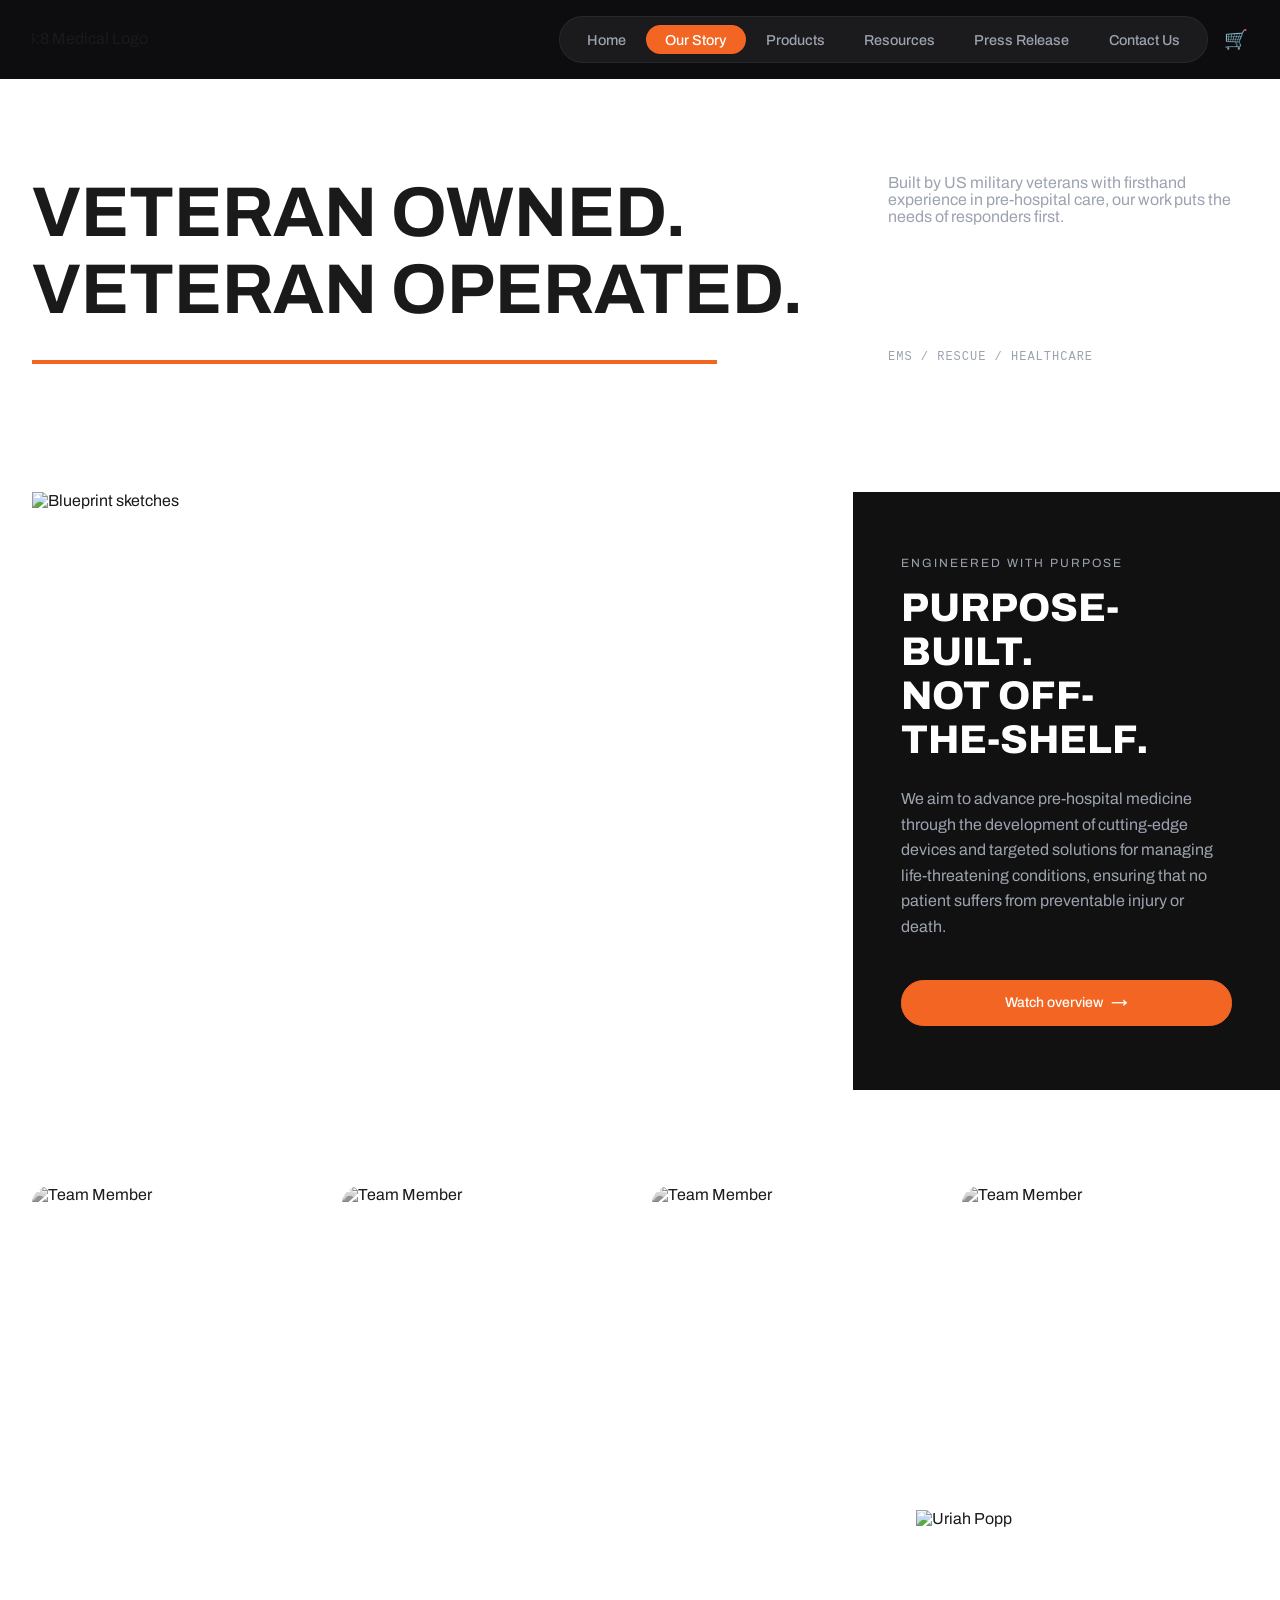
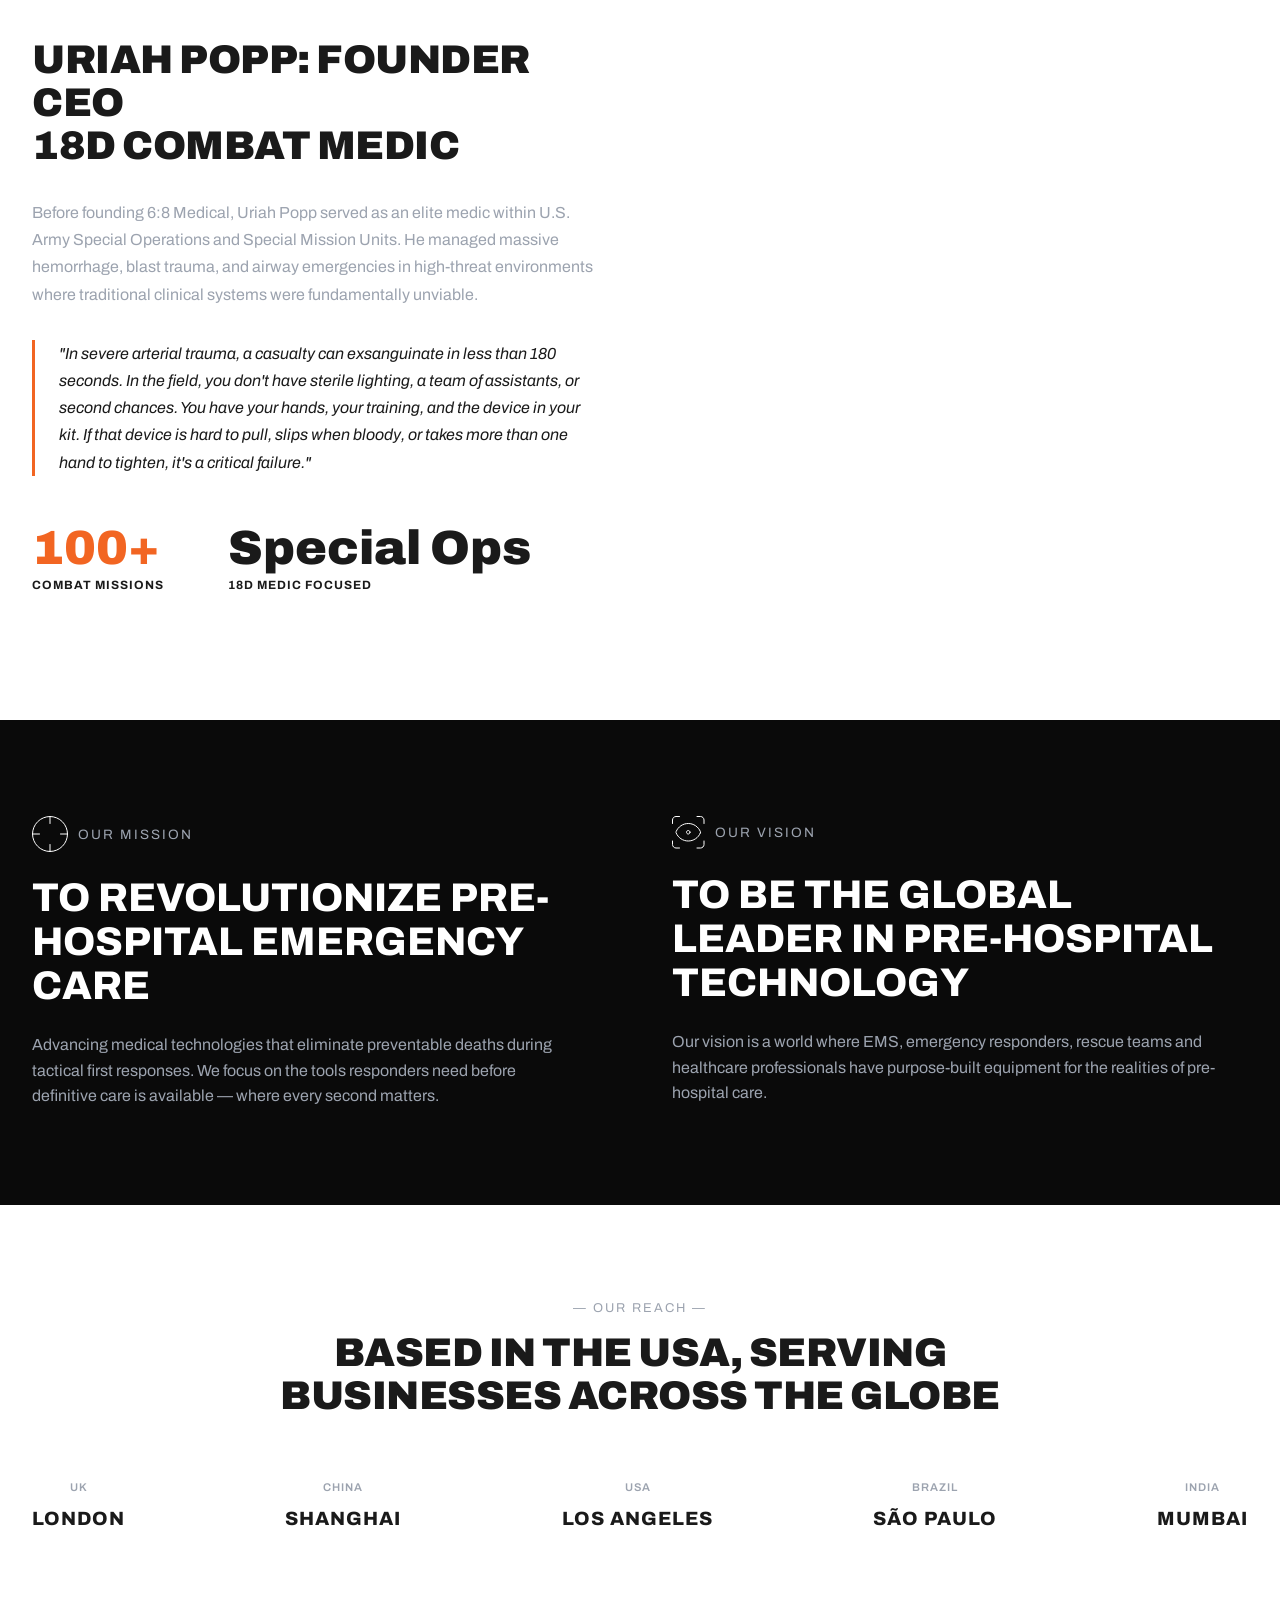
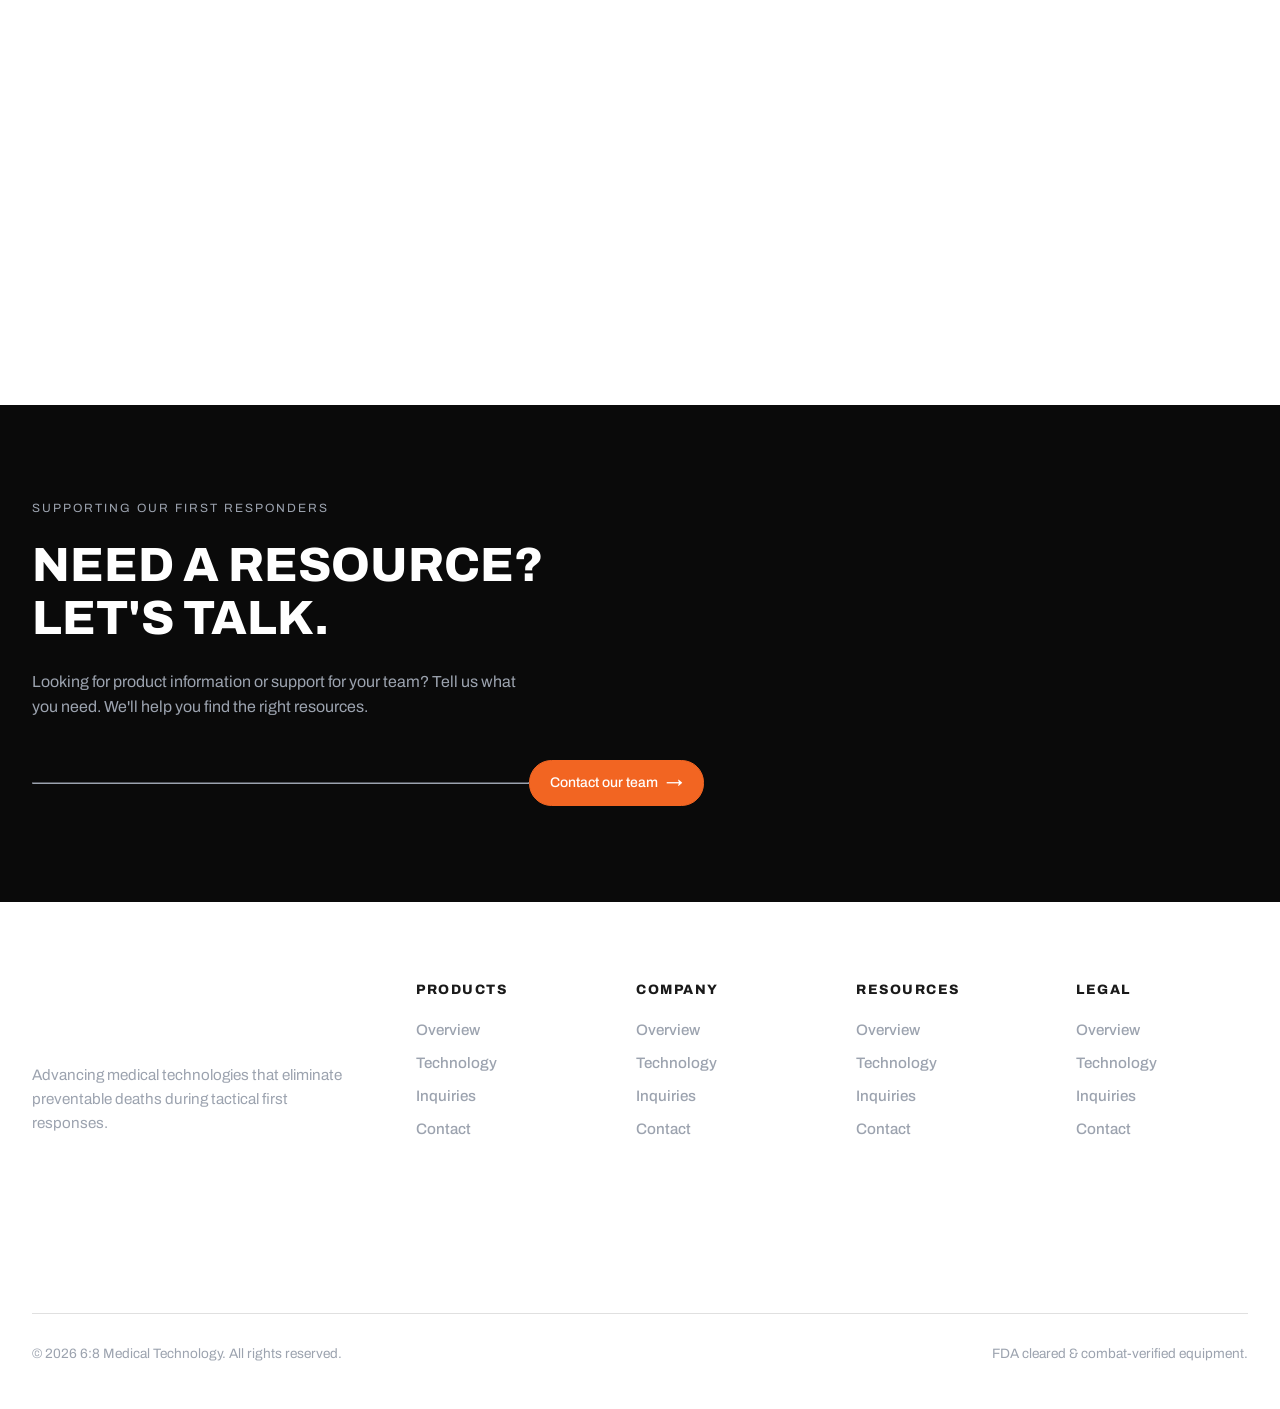
==== commit 8746e5e9: "added press release page layout" ====
--- a/about-us.html
+++ b/about-us.html
@@ -29,9 +29,9 @@
       <ul class="nav-links">
         <li><a href="/">Home</a></li>
         <li><a href="/about-us.html" class="active">Our Story</a></li>
-        <li><a href="#">Products</a></li>
-        <li><a href="#">Resources</a></li>
-        <li><a href="#">Press Release</a></li>
+        <li><a href="/products.html">Products</a></li>
+        <li><a href="/resources.html">Resources</a></li>
+        <li><a href="/press-release.html">Press Release</a></li>
         <li><a href="/contact.html">Contact Us</a></li>
       </ul>
       <div class="nav-actions">
@@ -45,21 +45,23 @@
 
     <!-- 1. Intro Section -->
     <section class="section section-light about-intro">
-      <div class="intro-left six8-animate six8-fade-right">
-        <h1 class="six8-text-xl">
+      <div class="container intro-grid">
+          <div class="intro-left six8-animate six8-fade-right">
+        <h1 class="six8-text-xl title-cropped">
           VETERAN OWNED.<br>
           VETERAN OPERATED.
         </h1>
         <div class="about-orange-line"></div>
-      </div>
-      <div class="intro-right six8-animate six8-fade-left">
-        <p class="section-subtitle">
+          </div>
+          <div class="intro-right six8-animate six8-fade-left">
+        <p class="text-muted">
           Built by US military veterans with firsthand experience
           in pre-hospital care, our work puts the needs of responders first.
         </p>
-        <p class="font-giest-mono text-muted">
+        <p class="font-giest-mono text-muted" style="font-size: 0.75rem; letter-spacing: 1px; text-transform: uppercase;">
           EMS / RESCUE / HEALTHCARE
         </p>
+          </div>
       </div>
     </section>
 
--- a/styles/global.css
+++ b/styles/global.css
@@ -7,6 +7,7 @@
     --rounded: 12px;
     --content-width: 1440px;
     --text-neutral: #55595d;
+    --sidebar-width: 360px;
 
     /* Light Mode Variables */
     --bg-light: #ffffff;
@@ -41,6 +42,15 @@
 .text-muted {
     color: var(--text-muted);
 }
+
+.title-cropped {
+    text-box-trim: trim-both;
+    text-box-edge: cap alphabetic;
+}
+.w-sidebar {
+    width: min(100%, var(--sidebar-width));
+}
+
 .six8-text-xl {
     font-size: clamp(3.5rem, 5.5vw, 5rem);
 }
--- a/styles/about-us.css
+++ b/styles/about-us.css
@@ -4,15 +4,29 @@
 
 /* --- 1. Intro Section --- */
 .about-intro {
-    display: grid;
-    grid-template-columns: 2fr 1fr;
+
+
+}
+
+.intro-grid {
+    display: flex;
     gap: 0;
-    align-items: end;
-    padding-bottom: 0;
-}
-
+    flex-direction: row;
+    flex-wrap: wrap;  
+}
+
+.intro-left {
+    flex: 1;
+}
 .intro-right {
-    padding: 0 3rem;
+    display: flex;
+    flex-direction: column;
+    margin-left: auto;
+    width: min(360px, calc(100vw - 4rem));
+}
+
+.intro-right > p:last-child {
+    margin-top: auto;
 }
 
 .about-orange-line {
@@ -23,24 +37,13 @@
     margin-top: 2rem;
 }
 
-.about-intro p.font-giest-mono.text-muted {
-    margin-top: 2rem;
-    color: var(--text-neutral);
-    font-size: .875rem;
-}
-
-.about-intro .section-subtitle {
-    margin: 0;
-    font-size: 1.2rem;
-    color: var(--text-neutral);
-}
-
 /* --- 2. Blueprints --- */
 .blueprint-section {
     display: grid;
     grid-template-columns: 2fr 1fr;
     gap: 0;
     align-items: stretch;
+    padding-top: 2rem;
 }
 
 
@@ -80,12 +83,10 @@
     margin-bottom: 2.5rem;
 }
 
-.blueprint-images,
-.about-intro .intro-left {
+.blueprint-images {
     padding-left: max((calc((100vw - var(--content-width)) / 3) + 2rem), 2rem);
 }
-.blueprint-images,
-.about-intro .intro-right {
+.blueprint-images {
     padding-right: max((calc((100vw - var(--content-width)) / 3) + 2rem), 2rem);
 }
 
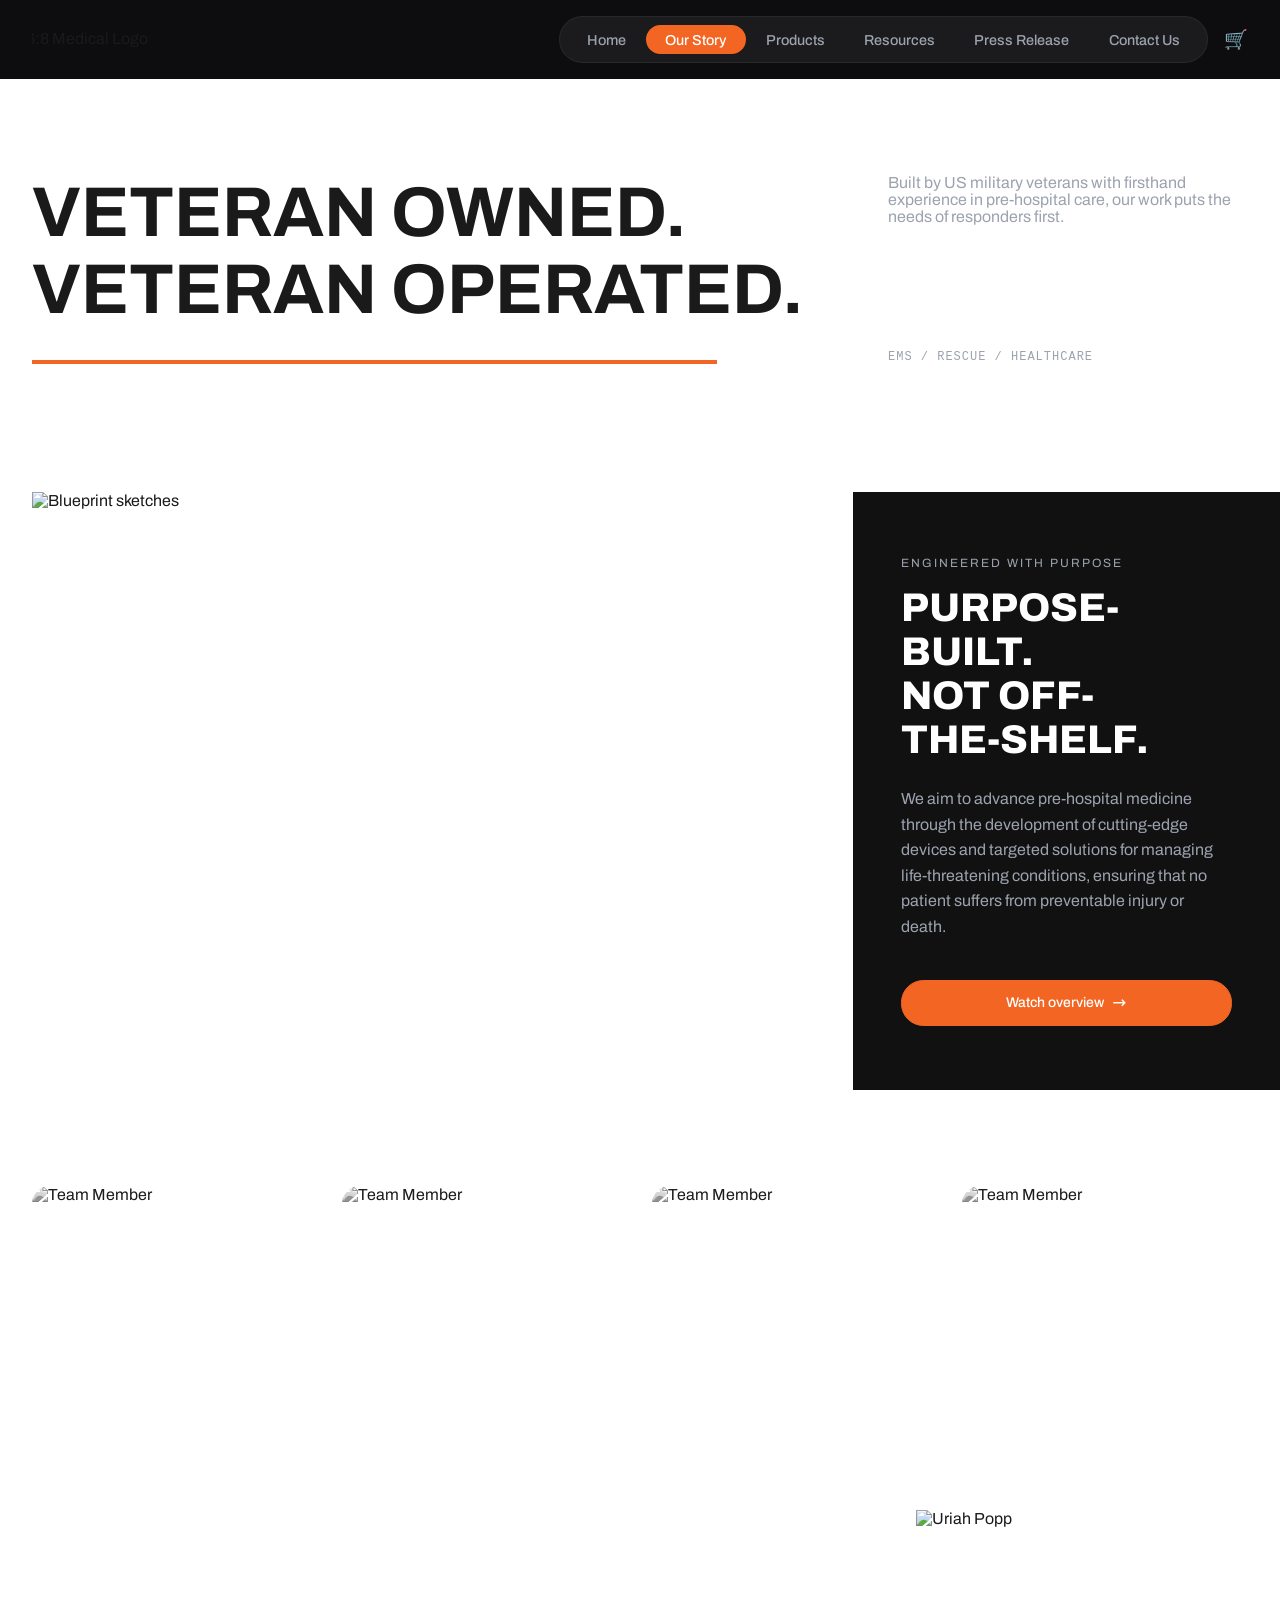
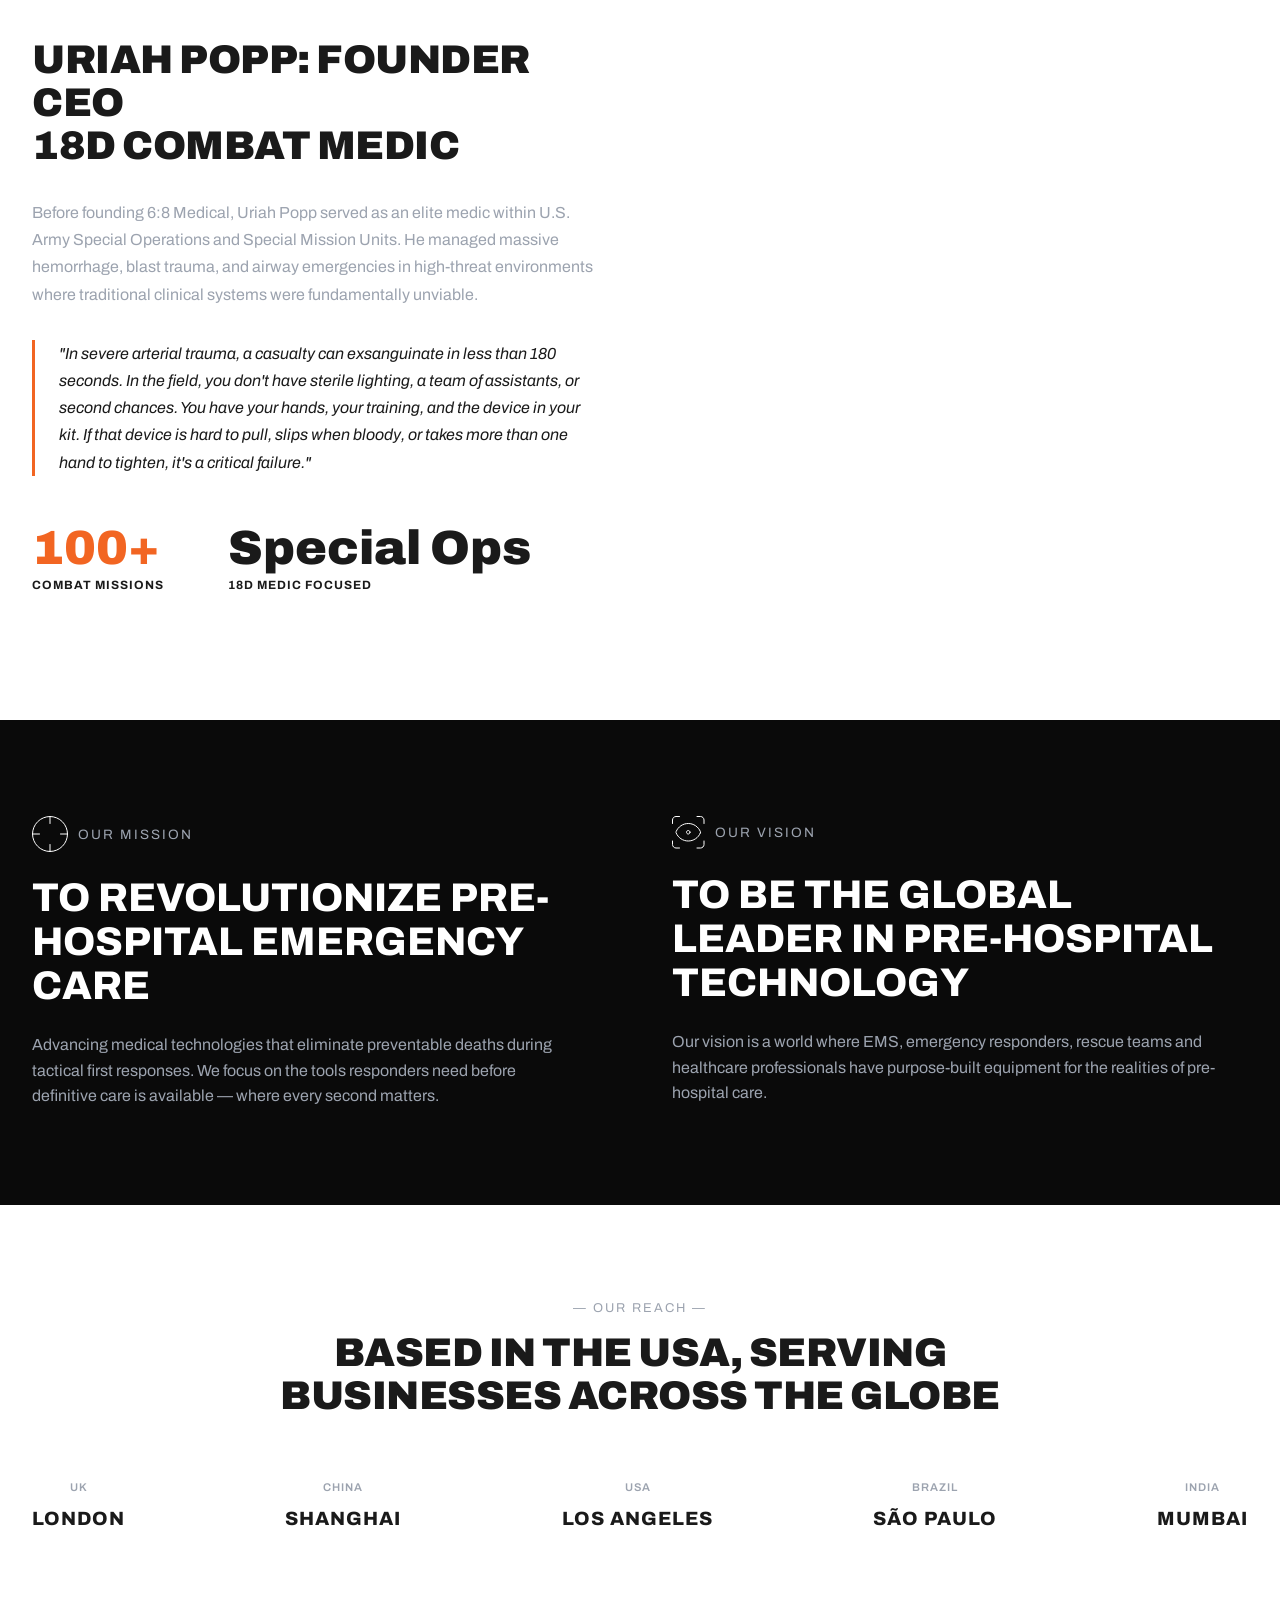
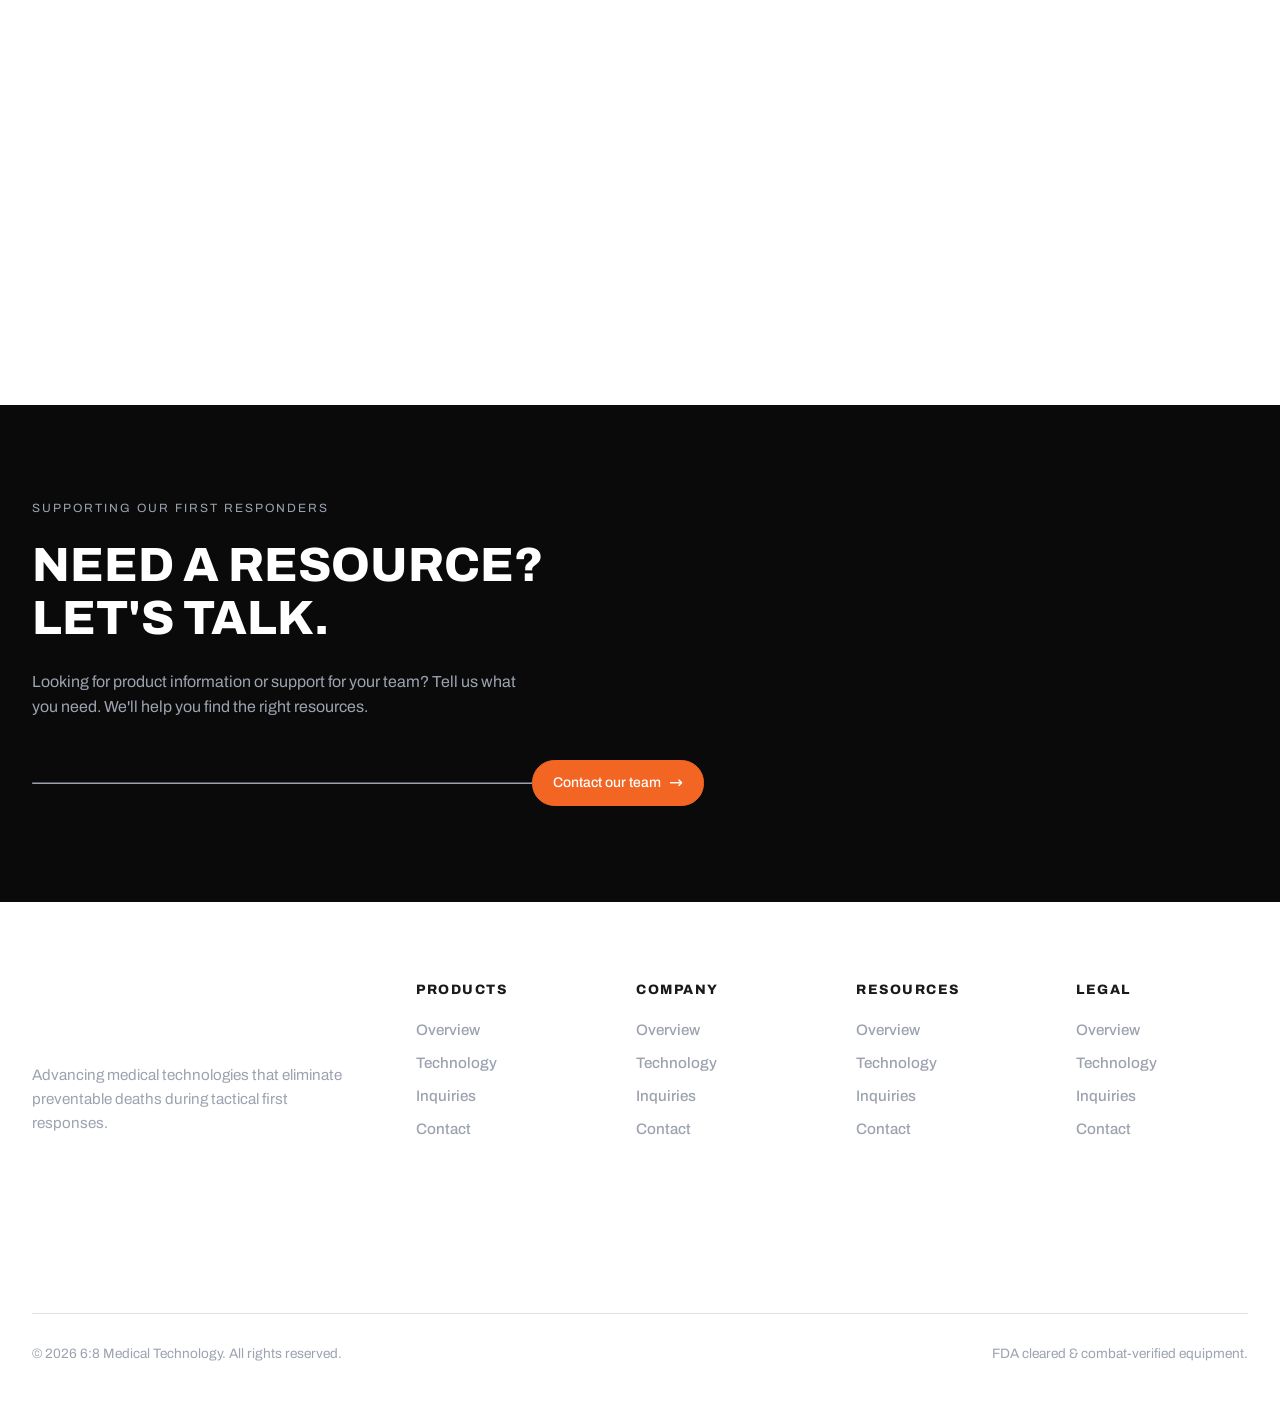
==== commit 3178130f: "added shop page and product detail page" ====
--- a/about-us.html
+++ b/about-us.html
@@ -8,9 +8,9 @@
   <link rel="preconnect" href="https://fonts.googleapis.com">
   <link rel="preconnect" href="https://fonts.gstatic.com" crossorigin>
   <link href="https://fonts.googleapis.com/css2?family=Archivo:wght@400;500;600;800;900&display=swap" rel="stylesheet">
-  <link rel="stylesheet" href="/styles/global.css">
-  <link rel="stylesheet" href="/styles/about-us.css">
-  <link rel="stylesheet" href="/styles/footer-cta.css">
+  <link rel="stylesheet" href="./styles/global.css">
+  <link rel="stylesheet" href="./styles/about-us.css">
+  <link rel="stylesheet" href="./styles/footer-cta.css">
   <script src="https://unpkg.com/globe.gl"></script>
 
   <title>Medical Tech Hero Section</title>
@@ -27,12 +27,12 @@
           alt="6:8 Medical Logo">
       </div>
       <ul class="nav-links">
-        <li><a href="/">Home</a></li>
-        <li><a href="/about-us.html" class="active">Our Story</a></li>
-        <li><a href="/products.html">Products</a></li>
-        <li><a href="/resources.html">Resources</a></li>
-        <li><a href="/press-release.html">Press Release</a></li>
-        <li><a href="/contact.html">Contact Us</a></li>
+        <li><a href="./index.html">Home</a></li>
+        <li><a href="./about-us.html" class="active">Our Story</a></li>
+        <li><a href="./shop.html">Products</a></li>
+        <li><a href="./resources.html">Resources</a></li>
+        <li><a href="./press-release.html">Press Release</a></li>
+        <li><a href="./contact.html">Contact Us</a></li>
       </ul>
       <div class="nav-actions">
         <div class="cart-icon">🛒</div>
@@ -286,6 +286,6 @@
     </div>
   </footer>
 
-  <script src="/scripts/global-script.js"></script>
-  <script src="/scripts/about-us-script.js"></script>
+  <script src="./scripts/global-script.js"></script>
+  <script src="./scripts/about-us-script.js"></script>
 </body>
--- a/styles/global.css
+++ b/styles/global.css
@@ -11,10 +11,11 @@
 
     /* Light Mode Variables */
     --bg-light: #ffffff;
-    --bg-light-alt: #f9f9f9;
+    --bg-light-alt: #f4f5f5;
     /* --text-dark: #1a1a1a; */
     --text-dark: #1a1a1a;
     --border-light: #e0e0e0;
+    scroll-behavior: smooth;
 }
 
 * {
@@ -24,6 +25,7 @@
     -webkit-font-smoothing: antialiased;
 }
 
+
 body {
     font-family: 'Archivo', sans-serif;
     /* background-color: var(--bg-dark); */
@@ -33,6 +35,81 @@
 
 main {
     padding-top: 78px;
+}
+
+/* Utility Additions */
+.font-bold { font-weight: 700; }
+.uppercase { text-transform: uppercase; }
+.mt-3 { margin-top: 1.5rem; }
+.mt-0 { margin-top: 0 !important; }
+.ml-auto { margin-left: auto; }
+.pt-0 { padding-top: 0 !important; }
+.pb-0 { padding-bottom: 0 !important; }
+.bg-light { background-color: #f4f4f4; }
+.bg-white { background-color: #ffffff; }
+.text-xs {
+  font-size: 0.75rem;
+  line-height: 1rem;
+}
+
+.text-sm {
+  font-size: 0.875rem;
+  line-height: 1.25rem;
+}
+
+.text-base {
+  font-size: 1rem;
+  line-height: 1.5rem;
+}
+
+.text-lg {
+  font-size: 1.125rem;
+  line-height: 1.75rem;
+}
+
+.text-xl {
+  font-size: 1.25rem;
+  line-height: 1.75rem;
+}
+
+.text-2xl {
+  font-size: 1.5rem;
+  line-height: 2rem;
+}
+
+.text-3xl {
+  font-size: 1.875rem;
+  line-height: 2.25rem;
+}
+
+.text-4xl {
+  font-size: 2.25rem;
+  line-height: 2.5rem;
+}
+
+.text-5xl {
+  font-size: 3rem;
+  line-height: 1;
+}
+
+.text-6xl {
+  font-size: 3.75rem;
+  line-height: 1;
+}
+
+.text-7xl {
+  font-size: 4.5rem;
+  line-height: 1;
+}
+
+.text-8xl {
+  font-size: 6rem;
+  line-height: 1;
+}
+
+.text-9xl {
+  font-size: 8rem;
+  line-height: 1;
 }
 
 .font-giest-mono {
@@ -76,6 +153,13 @@
     transform: translate(-9.5%, -46%);
 }
 
+.after\:text-primary::after{
+    color: var(--primary);
+}
+
+.text-decoration-none {
+    text-decoration: none;
+}
 .hemguard-logo {
     position: relative;
     width: 100%;
@@ -116,6 +200,12 @@
     content: "→";
     margin-left: 0.5rem;
     font-size: 120%;
+    display:inline-block;
+    font-family: system-ui;
+}
+.has-right-arrow-after.as-link::after {
+    content:"↗";
+    font-size: 100%;
 }
 
 
@@ -218,19 +308,33 @@
     text-decoration: none;
     transition:gap 0.25s ease, transform 0.25s ease, background-color 0.25s ease, color 0.25s ease, border-color 0.25s ease;
 }
+.section-dark .btn:hover {
+    box-shadow: 0 0 30px var(--primary);
+}
 .btn:hover {
     gap: 8px;
     border-color: var(--primary);
-    box-shadow: 0 0 30px var(--primary);
 }
 
 .btn-outline {
+    border: 1px solid var(--border-light);
+    color: var(--text-dark);
+    background: white;
+}
+
+.btn-outline:hover {
+    background: var(--text-dark);
+    color: var(--text-main);
+    border-color:var(--text-dark);
+    
+}
+.section-dark .btn-outline {
     border: 1px solid var(--text-main);
     color: var(--text-main);
     background: transparent;
 }
 
-.btn-outline:hover {
+.section-dark .btn-outline:hover {
     background: var(--text-main);
     color: var(--bg-dark);
 }
@@ -252,7 +356,6 @@
 
     color: #fff;
 }
-
 
 /* Dark button from reference */
 
